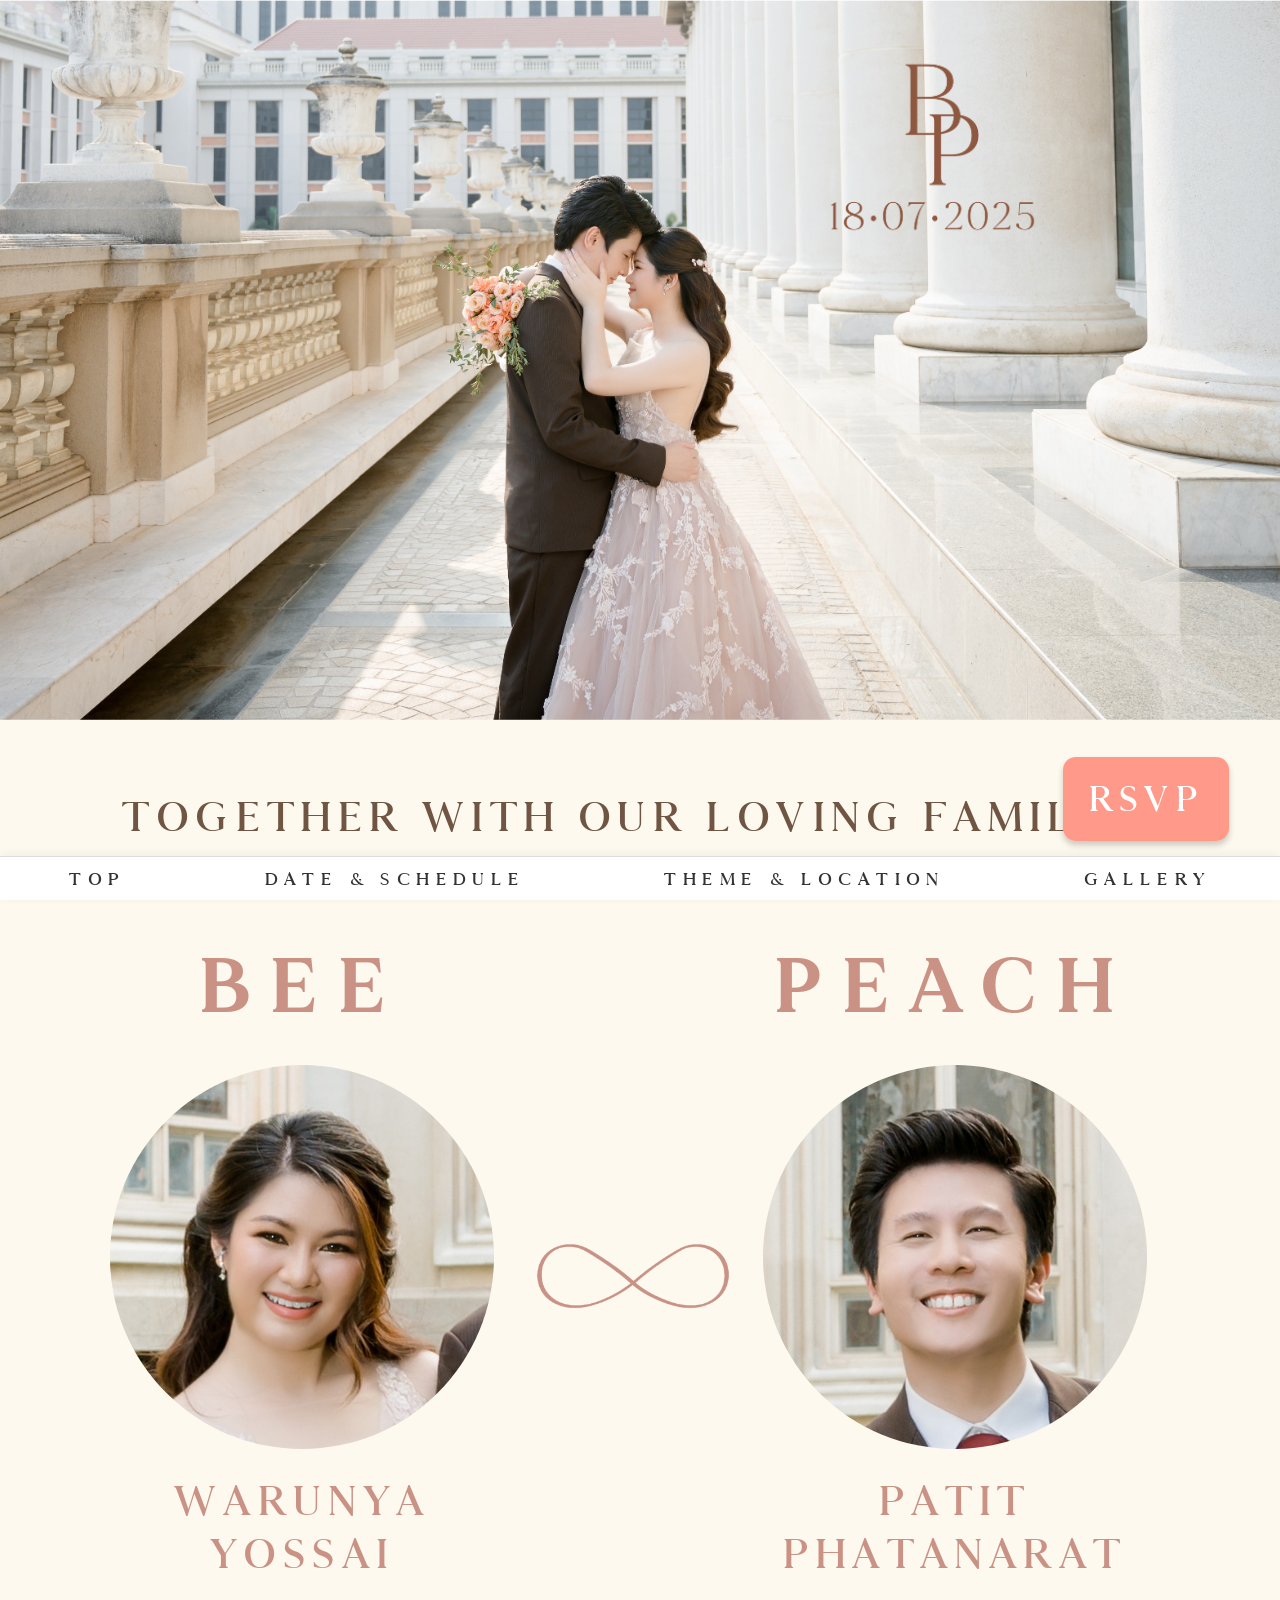
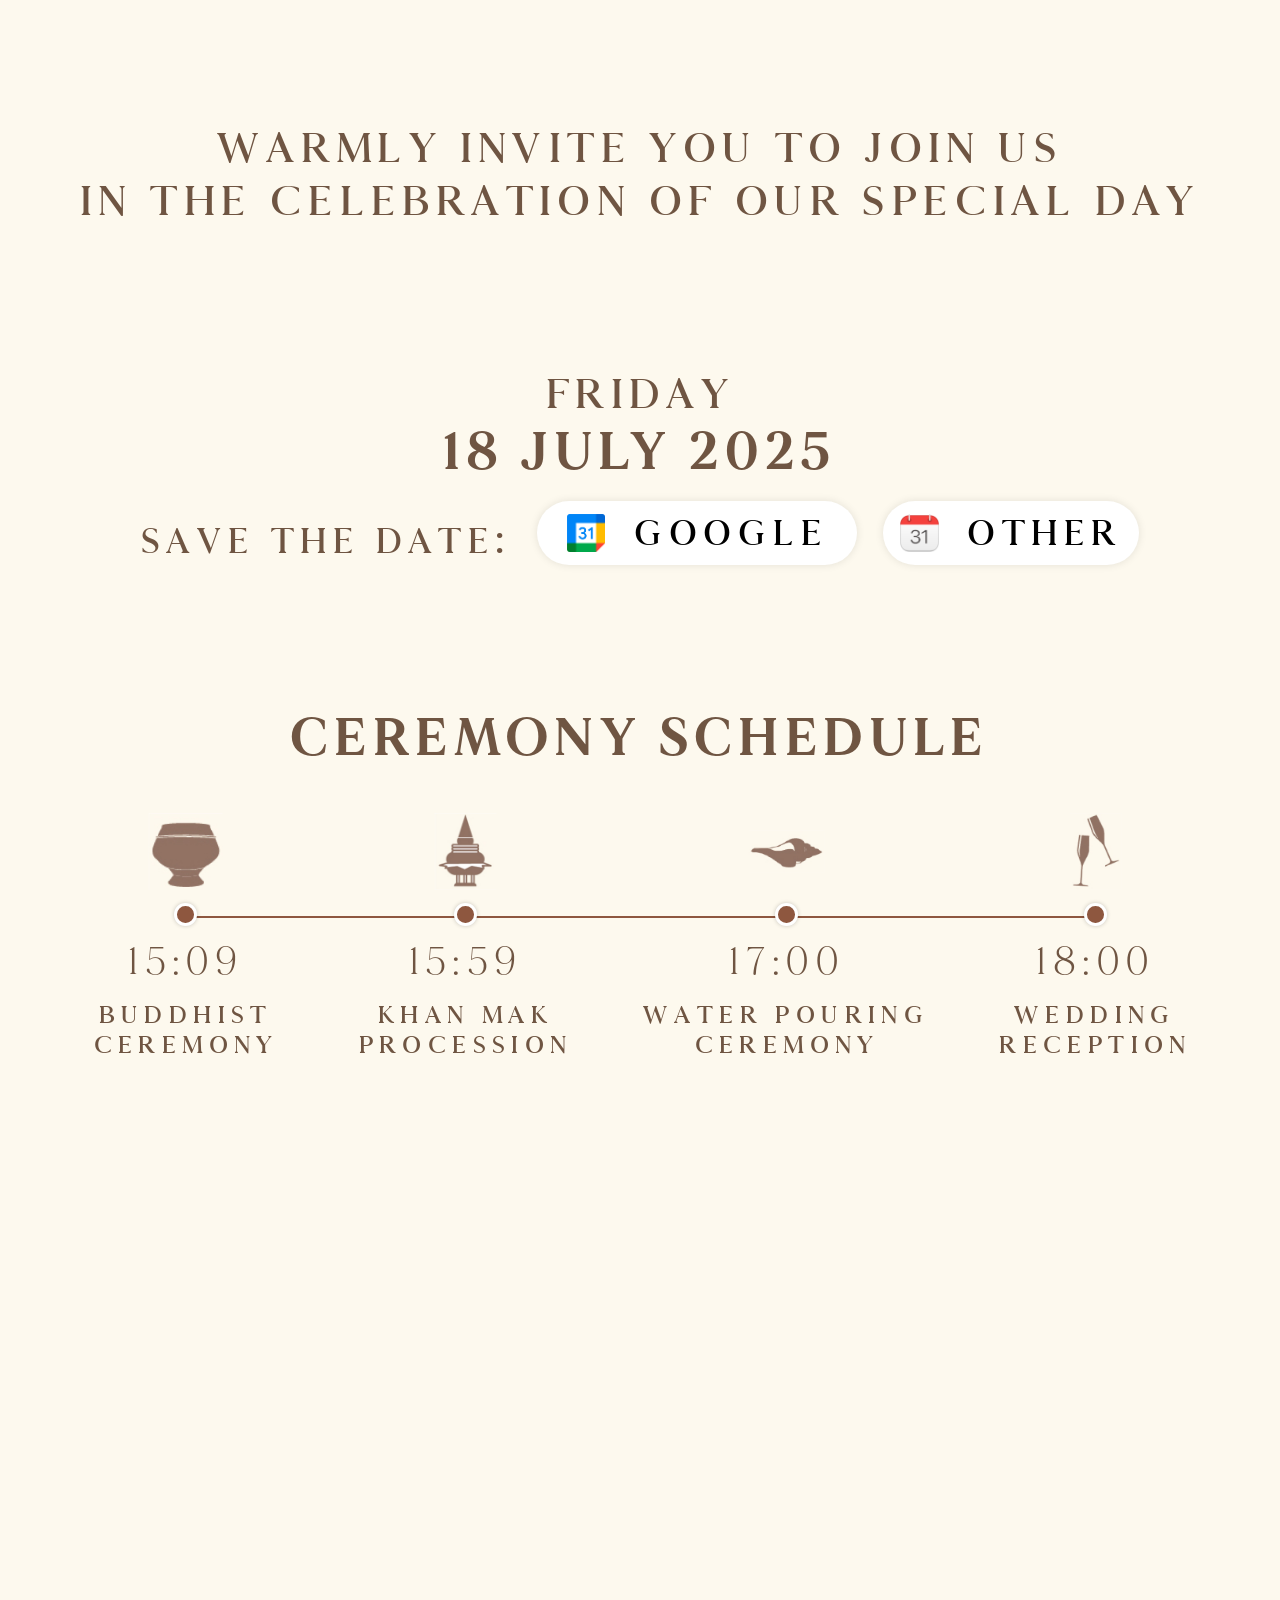
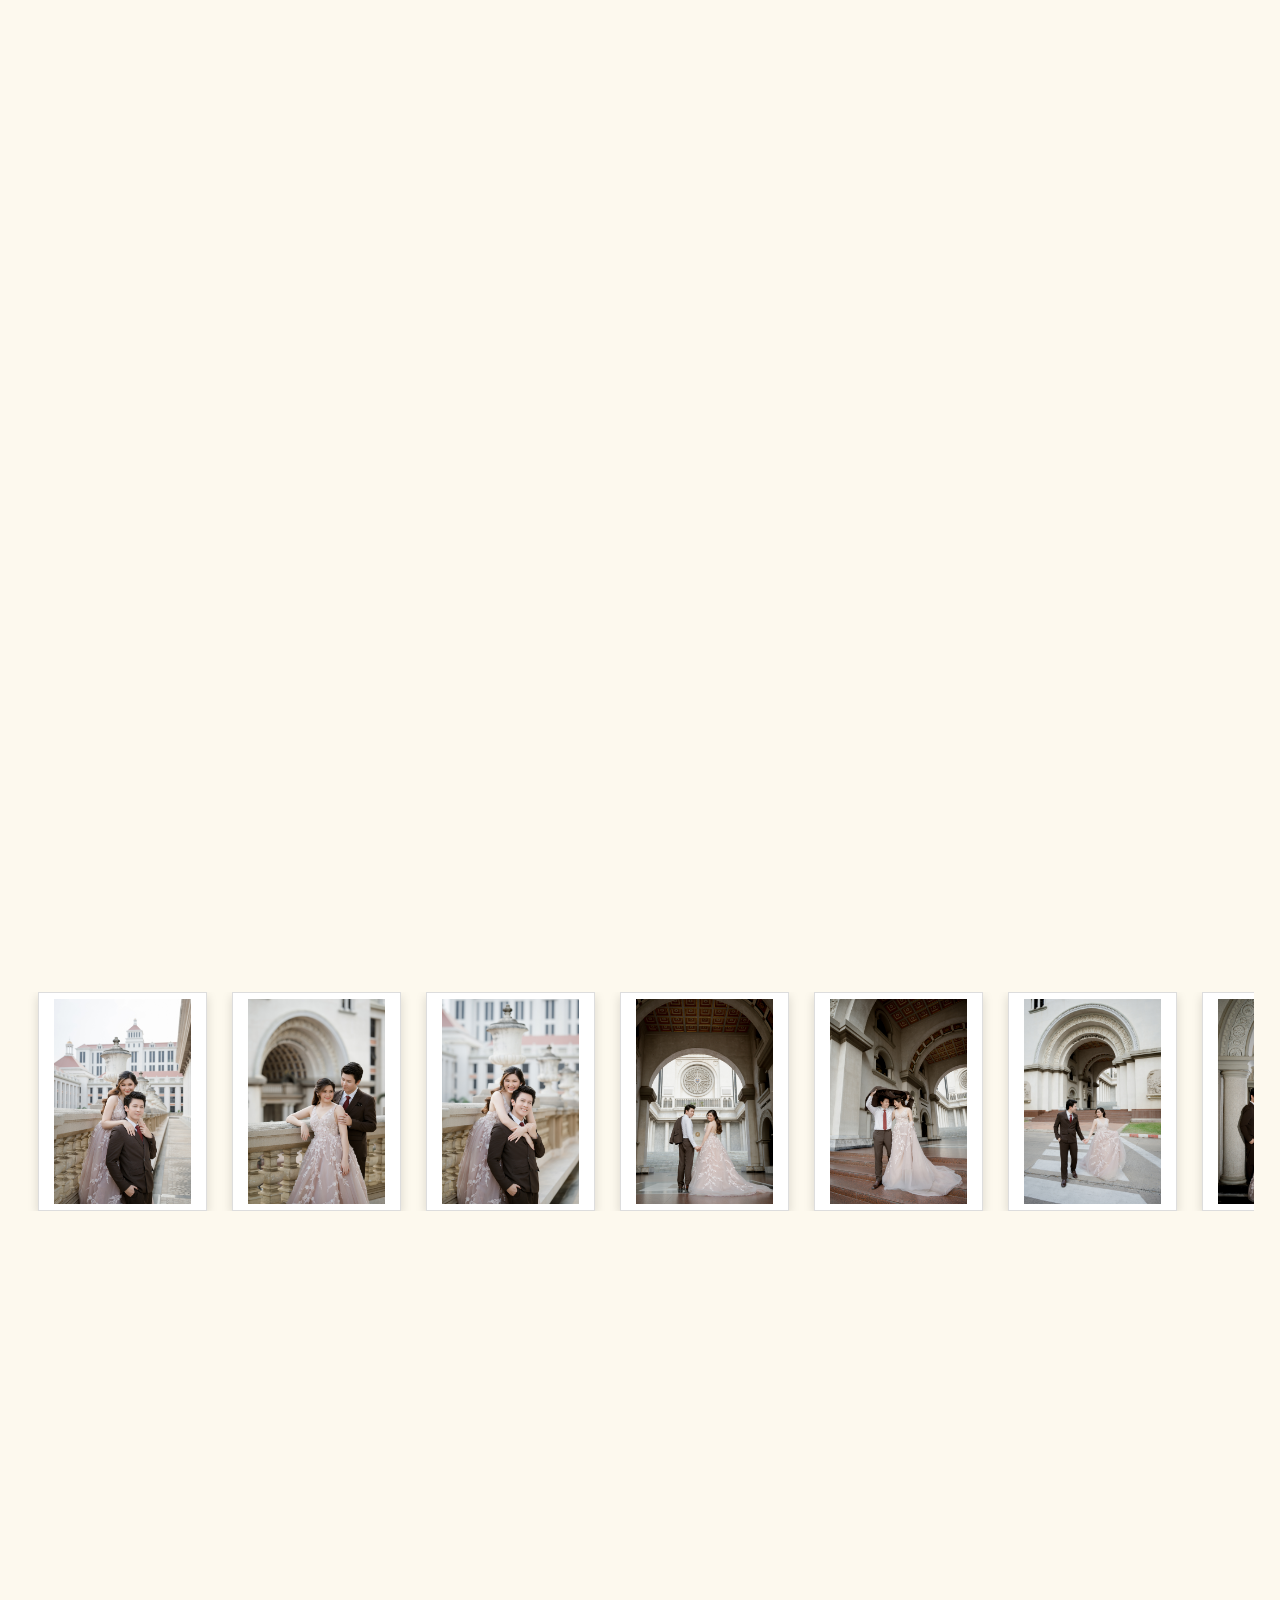
==== index.html @ 8a81b258 "update photos" ====
<!DOCTYPE html>
<html lang="en">
<head>
  <meta charset="UTF-8">
  <meta name="viewport" content="width=device-width, initial-scale=1.0">
  <title>Bee and Peach's Wedding Invitation</title>
  <link rel="stylesheet" href="styles.css">
  <link rel="stylesheet" href="https://cdnjs.cloudflare.com/ajax/libs/animate.css/4.1.1/animate.min.css">
  <!-- Optional: Google Fonts for a more personalized look -->
  <link rel="preconnect" href="https://fonts.googleapis.com">
  <link rel="preconnect" href="https://fonts.gstatic.com" crossorigin>
  <link href="https://fonts.googleapis.com/css2?family=Noto+Sans+Thai:wght@100..900&display=swap" rel="stylesheet">
  <link href="https://fonts.googleapis.com/css2?family=Playfair+Display+SC:ital,wght@0,400;0,700;0,900;1,400;1,700;1,900&display=swap" rel="stylesheet">
  <script src="script/header.js"></script>
</head>
<body>
  <!-- Banner Section -->
  <header class="banner" id="top">
    <img src="img/monogram.png" alt="monogram" class="monogram animate-on-scroll">
    <img src="img/banner.jpg" alt="Wedding Banner" class="banner-img">
  </header>

  <!-- Family Message -->
  <section class="family-message">
    <p class="animate-on-scroll">Together with our loving families</p>
  </section>

  <!-- Bride and Groom Pictures -->
  <section class="couple-photos">
    <div class="photo-container" style="margin-right: 2.5vw;">
        <h2 class="nickname animate-on-scroll">Bee</h2>
        <img src="img/bride.jpg" alt="Bride" class="bride-photo animate-on-scroll">
        <p class="name animate-on-scroll">Warunya Yossai</h2>
    </div>
    <div class="andSign">
      <img src="img/andSign.png" class="animate-on-scroll">
    </div>
    <div class="photo-container">
        <h2 class="nickname animate-on-scroll">Peach</h2>
        <img src="img/groom.jpg" alt="Groom" class="groom-photo animate-on-scroll">
        <p class="name animate-on-scroll">Patit Phatanarat</h2>
    </div>
  </section>

  <!-- Invitation Text -->
  <section class="invitation">
    <p class="animate-on-scroll" style="margin-bottom: 0;">Warmly invite you to join us</p>
    <p class="animate-on-scroll" style="margin-top: 0;">in the celebration of our special day</p>
  </section>

  <!-- Date Section -->
  <section class="date-with-buttons" id="schedule">
    <!-- Date Content -->
    <div class="date-content">
      <p class="animate-on-scroll" style="margin-bottom: 0;">Friday</p>
      <h3 class="animate-on-scroll" style="margin-top: 0; margin-bottom: 1vw;">18 July 2025</h3>
    </div>

    <!-- Buttons Container -->
    <div class="buttons-container animate-on-scroll">
      <p style="margin-top: 1.3vw;">Save the date:</p>
      <!-- Left Button (Google Calendar) -->
      <a href="https://www.google.com/calendar/render?action=TEMPLATE&text=Bee+%26+Peach%27s+Wedding&dates=20250718T080000Z/20250718T150000Z&details=Join+the+celebration!&location=Novio"
        target="_blank"
        class="calendar-button left">
        <img src="img/google.png" alt="Google Calendar">
        <p>&nbsp;&nbsp;Google</p>
      </a>
      <!-- Right Button (.ICS) -->
      <a href="beepeachwedding.ics" download class="calendar-button right">
        <img src="img/othercal.png" alt="Apple/Outlook Calendar">
        <p>&nbsp;&nbsp;Other</p>
      </a>
    </div>
  </section>

  <section class="timeline-section">
    <h3 class="animate-on-scroll">Ceremony Schedule</h3>
    <div class="timeline animate-on-scroll">
      <div class="timeline-event">
        <img src="img/bowl.jpg" class="timeline-icon">
        <div class="dot"></div>
        <p class="time">15:09</p>
        <p class="label">Buddhist Ceremony</p>
      </div>
      <div class="timeline-event">
        <img src="img/khan.jpg" class="timeline-icon">
        <div class="dot"></div>
        <p class="time">15:59</p>
        <p class="label">Khan Mak Procession</p>
      </div>
      <div class="timeline-event">
        <img src="img/pour.jpg" class="timeline-icon">
        <div class="dot"></div>
        <p class="time">17:00</p>
        <p class="label">Water Pouring Ceremony</p>
      </div>
      <div class="timeline-event">
        <img src="img/party.jpg" class="timeline-icon">
        <div class="dot"></div>
        <p class="time">18:00</p>
        <p class="label">Wedding Reception</p>
      </div>
    </div>
  </section>

  <!-- Hashtag and Theme -->
  <section class="hashtag-theme" id="theme">
    <a href="https://www.instagram.com/explore/tags/beemypeach" target="_blank" class="hashtag animate-on-scroll">#BeeMyPeach</a>
    <h4 class="animate-on-scroll">|&nbsp;Theme (Optional):</h4>
    <div class="theme-color-group animate-on-scroll">
      <div class="theme-color">
        <div class="color-circle" style="background-color: #D78E7E;"></div>
        <p class="color-label">Peach</p>
      </div>
      <div class="theme-color">
        <div class="color-circle" style="background-color: #E197A0;"></div>
        <p class="color-label">Pink</p>
      </div>
      <div class="theme-color">
        <div class="color-circle" style="background-color: #EB6511;"></div>
        <p class="color-label">Orange</p>
      </div>
      <div class="theme-color">
        <div class="color-circle" style="background-color: #872D0E;"></div>
        <p class="color-label">Copper</p>
      </div>
      <div class="theme-color">
        <div class="color-circle" style="background-color: #EED464;"></div>
        <p class="color-label">Honey</p>
      </div>
    </div>
  </section>

  <!-- Location Section -->
  <section class="location">
    <h3 class="animate-on-scroll">Location</h3>
    <p class="animate-on-scroll" style="margin-bottom: 0;">Novio</p>
    <span class="animate-on-scroll" style="display: flex; margin-top: 0; justify-content: center;">
      <p style="margin-top: 0;">Nakhon In&nbsp;&nbsp;|&nbsp;&nbsp;Rama&nbsp;</p>
      <p style="font-family: serif; margin-top: 0;">5</p>
    </span>
    <iframe src="https://www.google.com/maps/embed?pb=!1m18!1m12!1m3!1d3874.2239187345886!2d100.48261957396917!3d13.825588586573977!2m3!1f0!2f0!3f0!3m2!1i1024!2i768!4f13.1!3m3!1m2!1s0x30e29b8e56eff20f%3A0x8180fed69ee39c66!2sNovio!5e0!3m2!1sth!2sth!4v1745573830283!5m2!1sth!2sth" width="100%" height="450" style="border:0;" allowfullscreen="" referrerpolicy="no-referrer-when-downgrade"></iframe>
  </section>

  <!-- Gallery -->
  <section class="gallery-section" id="gallery">
    <h3 class="animate-on-scroll">Gallery</h3>
    <div class="gallery-container">
      <div class="gallery-track">
        <div class="photo-frame portrait">
          <img src="img/photo1.jpg" class="gallery-img">
        </div>
        <div class="photo-frame portrait">
          <img src="img/photo2.jpg" class="gallery-img">
        </div>
        <div class="photo-frame portrait">
          <img src="img/photo3.jpg" class="gallery-img">
        </div>
        <div class="photo-frame portrait">
          <img src="img/photo4.jpg" class="gallery-img">
        </div>
        <div class="photo-frame portrait">
          <img src="img/photo5.jpg" class="gallery-img">
        </div>
        <div class="photo-frame portrait">
          <img src="img/photo6.jpg" class="gallery-img">
        </div>
        <div class="photo-frame portrait">
          <img src="img/photo7.jpg" class="gallery-img">
        </div>
        <div class="photo-frame portrait">
          <img src="img/photo8.jpg" class="gallery-img">
        </div>
        <div class="photo-frame portrait">
          <img src="img/photo9.jpg" class="gallery-img">
        </div>
        <div class="photo-frame portrait">
          <img src="img/photo10.jpg" class="gallery-img">
        </div>
        <div class="photo-frame portrait">
          <img src="img/photo11.jpg" class="gallery-img">
        </div>
        <div class="photo-frame portrait">
          <img src="img/photo12.jpg" class="gallery-img">
        </div>
        <div class="photo-frame portrait">
          <img src="img/photo13.jpg" class="gallery-img">
        </div>
        <div class="photo-frame portrait">
          <img src="img/photo14.jpg" class="gallery-img">
        </div>
        <div class="photo-frame portrait">
          <img src="img/photo15.jpg" class="gallery-img">
        </div>
        <div class="photo-frame portrait">
          <img src="img/photo16.jpg" class="gallery-img">
        </div>
        <div class="photo-frame portrait">
          <img src="img/photo17.jpg" class="gallery-img">
        </div>
        <div class="photo-frame portrait">
          <img src="img/photo18.jpg" class="gallery-img">
        </div>
        <div class="photo-frame portrait">
          <img src="img/photo19.jpg" class="gallery-img">
        </div>
        <div class="photo-frame portrait">
          <img src="img/photo20.jpg" class="gallery-img">
        </div>
        <div class="photo-frame portrait">
          <img src="img/photo21.jpg" class="gallery-img">
        </div>
        <div class="photo-frame portrait">
          <img src="img/photo22.jpg" class="gallery-img">
        </div>
        <div class="photo-frame portrait">
          <img src="img/photo23.jpg" class="gallery-img">
        </div>
        <div class="photo-frame portrait">
          <img src="img/photo24.jpg" class="gallery-img">
        </div>
        <div class="photo-frame portrait">
          <img src="img/photo25.jpg" class="gallery-img">
        </div>
      </div>      
      <button class="arrow left">&#10094;</button>
      <button class="arrow right">&#10095;</button>
    </div>
  </section>
  
  <!-- Lightbox -->
  <div id="lightbox" class="lightbox">
    <span class="close">&times;</span>
    <img class="lightbox-content" id="lightbox-img">

    <!-- Navigation arrows -->
    <button class="lightbox-arrow left">&#10094;</button>
    <button class="lightbox-arrow right">&#10095;</button>
  </div>

  <section id="rsvp-message" class="rsvp-message">
    <p class="animate-on-scroll" style="margin-bottom: 0;">Your presence is a gift.</p>
    <p class="animate-on-scroll" style="margin-top: 0; margin-bottom: 0;">To help us best prepare the wedding, </p>
    <p class="animate-on-scroll" style="margin-top: 0;">please kindly confirm the RSVP.</p>
    <p class="animate-on-scroll th" style="margin-bottom: 0;">พวกเราอยากฉลองร่วมกับทุกคน</p>
    <p class="animate-on-scroll th" style="margin-top: 0; margin-bottom: 0;">เพื่อช่วยให้เราสามารถดูแลแขกทุกท่านได้อย่างทั่วถึง</p>
    <p class="animate-on-scroll th" style="margin-top: 0;">โปรดกรอกแบบตอบรับการเข้าร่วมงานให้เราด้วยค่ะ / ครับ </p>
  </section>  

  <div id="rsvp-btn-space" style="height: 12vw;"></div>

  <!-- RSVP Button -->
  <section class="rsvp">
    <a href="https://forms.gle/wSgha1gUg2QYcubr7" target="_blank" class="rsvp-btn animate-on-scroll">RSVP</a>
  </section>

  <nav class="bottom-nav">
    <a href="#top">Top</a>
    <a href="#schedule">Date & Schedule</a>
    <a href="#theme">Theme & Location</a>
    <a href="#gallery">Gallery</a>
  </nav>
</body>
<script src="script/footer.js"></script>
</html>
---- styles.css ----
@font-face {
  font-family: 'MADE Mirage';
  src: url('MADE Mirage Regular PERSONAL USE.otf') format('opentype');
  font-weight: normal;
}
@font-face {
  font-family: 'MADE Mirage';
  src: url('MADE Mirage Medium PERSONAL USE.otf') format('opentype');
  font-weight: bold;
}
@font-face {
  font-family: 'MADE Mirage';
  src: url('MADE Mirage Bold PERSONAL USE.otf') format('opentype');
  font-weight: 700;
}

@font-face {
  font-family: 'Hyogo';
  src: url('Hyogo-regular.ttf') format('truetype');
}
@font-face {
  font-family: 'Hyogo';
  src: url('Hyogo-Black.ttf') format('truetype');
  font-weight: bold;
}

body {
    font-family: 'Hyogo', serif;
    margin: 0;
    padding: 0;
    background-color: #FDF9EE;
    letter-spacing: 0.5vw;
    text-transform: uppercase;
    font-size: 3.5vw;
    color: #6f5542;
    font-weight: normal;
  }

  h1, h2, h3 {
    font-family: 'MADE Mirage';
  }

  .th {
    font-family: 'Noto Sans Thai'!important;
    letter-spacing: normal;
    font-weight: 200!important;
    font-size: 3vw;
  }
  
/* Common style for hidden elements */
  .animate-on-scroll {
    opacity: 0;
    transform: translateY(3vw); /* slight offset for float effect */
    transition: opacity 1s ease-out, transform 1s ease-out;
  }
  
  /* When the element becomes visible */
  .animate-on-scroll.visible {
    opacity: 1;
    transform: translateY(0);
  }

  .banner {
    position: relative;
    width: 100%;
    /* height: 100vh; */
    padding-top: 56.25%; /* Aspect ratio (16:9) */
    overflow: hidden;
}

  .banner-img {
    width: 100%;
    height: 100%;
    object-fit: cover;
    position: absolute; /* Position it absolutely within the banner */
    top: 0;
    left: 0;
    z-index: -1; /* Ensure the image stays behind the text */
  }

  .monogram {
    width: 20vw;
    position: absolute;
    top: 1vw;
    right: 17vw;
  }

  .nickname {
    color: #CA9285;
    font-size: 6vw;
    letter-spacing: 1.6vw;
    font-weight: bold;
    margin-top: 0;
    margin-bottom: 2vw;
  }

  .andSign {
    justify-content: center;
    align-content: center;
  }

  .andSign img {
    height: 6vw;
    width: auto;
  }
  
  section {
    padding: 2vw;
    text-align: center;
  }
  
  .couple-photos {
    display: flex;
    justify-content: space-around;
    padding-left: 8vw;
    padding-right: 8vw;
  }
  
  .photo-container {
    text-align: center;
  }
  
  .photo-container img {
    border-radius: 50%;
    width: 30vw;
    height: 30vw;
  }
  
  .name {
    color: #CA9285;
    margin-top: 1vw;
  }

  .date-with-buttons {
    position: relative;
    display: flex;
    flex-direction: column; /* Stack elements vertically */
    align-items: center;
    justify-content: center;
    padding: 2vw 0;
  }
  
  .date-content {
    display: flex;
    flex-direction: column;
    align-items: center;
    text-align: center;
  }
  
  .buttons-container {
    display: flex;
    justify-content: center; /* Center buttons horizontally */
    gap: 2vw; /* Adjust the gap between buttons */
    font-size: 3vw;
  }
  
  .calendar-button {
    background-color: white;
    border-radius: 3vw;
    height: 5vw;
    display: inline-flex;
    align-items: center;
    justify-content: center;
    box-shadow: 0 0 8px rgba(0,0,0,0.1);
    transition: transform 0.2s ease;
    color: black;
    text-decoration: none;
  }

  .calendar-button.left {
    width: 25vw;
  }

  .calendar-button.right {
    width: 20vw;
  }
  
  .calendar-button img {
    width: 3vw;
    height: 3vw;
  }
  
  .calendar-button:hover {
    transform: scale(1.1);
  }

  .timeline {
    display: flex;
    justify-content: space-between;
    position: relative;
    padding: 2vw;
    padding-top: 6vw;
    font-size: 3vw;
  }
  
  .timeline::before {
    content: '';
    position: absolute;
    top: 7vw;
    left: 12vw;
    right: 12vw;
    height: 0.2vw;
    background-color: #8E573F;
    z-index: 1;
  }
  
  .timeline-event {
    position: relative;
    text-align: center;
    z-index: 2;
    width: auto; /* or auto-adjust */
  }

  .timeline-icon {
    width: 6vw;
    height: 6vw;
    object-fit: contain;
    position: absolute;
    top: -7vw;
    /* left: 50%; */
    transform: translateX(-50%);
  }
  
  .dot {
    width: 1.3vw;
    height: 1.3vw;
    background-color: #8E573F;
    border-radius: 50%;
    margin: 0 auto;
    position: relative;
    z-index: 3;
    border: 0.3vw solid white;
    box-shadow: 0 0 4px rgba(0,0,0,0.2);
  }
  
  .time, .label {
    margin-top: 1vw;
    margin-bottom: 0;
  }

  .time {
    font-family: 'MADE Mirage';
  }

  .label {
    font-size: 2vw;
  }

  .hashtag-theme {
    justify-content: center;
    display: flex;
    align-items: center;
    gap: 2vw; /* space between label, hashtag, and image */
    flex-wrap: wrap;
    margin-top: 4vw;
  }

  .hashtag-theme .hashtag {
    color: #ff9a8b;
    font-family: 'Playfair Display SC';
    text-transform: none;
    font-weight: bold;
    text-decoration: none;
  }

  .hashtag-theme .hashtag:hover {
    text-decoration: underline;
  }

  .hashtag-theme h3 {
    margin: 0;
  }

  .theme-color-group {
    display: flex;
    gap: 2vw;
    align-items: flex-start;
    flex-wrap: wrap;
    /* margin-top: 2vw; */
  }

  .theme-color {
    display: flex;
    flex-direction: column;
    align-items: center;
  }
  
  .color-circle {
    width: 6vw;
    height: 6vw;
    border-radius: 50%;
  }
  
  .color-label {
    margin-top: 1vw;
    font-size: 2vw;
    text-align: center;
    margin-bottom: 0;
  }

  .gallery-section {
    position: relative;
    max-width: 100%;
    overflow: hidden;
    margin: 2vw auto;
  }
  
  .gallery-container {
    position: relative;
    width: 100%;
    overflow: hidden;
  }
  
  .gallery-track {
    display: flex;
    scroll-snap-type: x mandatory;
    overflow-x: auto;
    scroll-behavior: smooth;
    justify-content: flex-start;
  }
  
  /* Polaroid-style white frame */
  .photo-frame {
    background: white;
    padding: 0.5vw;
    margin: 0 1vw;
    box-shadow: 0 4px 10px rgba(0, 0, 0, 0.15);
    border: 1px solid #ddd;
    display: flex;
    justify-content: center;
    align-items: center;
    scroll-snap-align: center;
    flex-shrink: 0;
  }

  /* Set fixed sizes based on orientation */
  .photo-frame.landscape {
    width: 16vw;
    height: 12vw;
  }

  .photo-frame.portrait {
    width: 12vw;
    height: 16vw;
  }

  .gallery-img {
    max-width: 100%;
    max-height: 100%;
    object-fit: contain;
    cursor: pointer;
    display: block;
  }
  
  /* Arrows */
  .arrow {
    position: absolute;
    top: 50%;
    transform: translateY(-50%);
    font-size: 2vw;
    color: white;
    background: rgba(0,0,0,0.5);
    border: none;
    padding: 0.5vw 1vw;
    cursor: pointer;
    display: none;
    z-index: 2;
  }
  
  .gallery-container:hover .arrow {
    display: block;
  }
  
  .arrow.left {
    left: 1.5vw;
  }
  
  .arrow.right {
    right: 1.5vw;
  }
  
  /* Lightbox */
  .lightbox {
    display: none;
    position: fixed;
    z-index: 999;
    left: 0; top: 0;
    width: 100%; height: 100%;
    background-color: rgba(0,0,0,0.9);
    justify-content: center;
    align-items: center;
  }
  
  .lightbox-content {
    max-width: 90%;
    max-height: 90%;
  }

  .lightbox-arrow {
    position: absolute;
    top: 50%;
    transform: translateY(-50%);
    background: rgba(255, 255, 255, 0.2);
    border: none;
    color: white;
    font-size: 3vw;
    padding: 0.5vw 1vw;
    cursor: pointer;
    z-index: 1001;
    transition: background 0.3s;
  }
  
  .lightbox-arrow:hover {
    background: rgba(255, 255, 255, 0.4);
  }
  
  .lightbox-arrow.left {
    left: 3vw;
  }
  
  .lightbox-arrow.right {
    right: 3vw;
  }
  
  .lightbox .close {
    position: absolute;
    top: 2vw; right: 4vw;
    font-size: 6vw;
    color: white;
    cursor: pointer;
  }
  
  .rsvp {
    position: fixed;
    bottom: 4vw;
    right: 2vw;
    z-index: 99;
    transition: all 0.5s ease;
  }
  .rsvp.centered {
    left: 50%;
    bottom: 6vw; /* offset above the message */
    transform: translateX(-50%);
    right: auto;
  }
  .rsvp-btn {
    background-color: #ff9a8b;
    color: white;
    padding: 1.5vw 2vw;
    border-radius: 1vw;
    text-decoration: none;
    font-size: 3vw;
    box-shadow: 0 4px 6px rgba(0, 0, 0, 0.2);
    transition: all 0.3s ease;
  }
  
  .rsvp-btn:hover {
    background-color: #ff6f5e;
    transform: scale(1.05);
  }
  
  .bottom-nav {
    position: fixed;
    bottom: 0;
    left: 0;
    width: 100%;
    background: white;
    border-top: 1px solid #ddd;
    display: flex;
    justify-content: space-around;
    align-items: center;
    padding: 0.8vw 0;
    z-index: 98;
    box-shadow: 0 -2px 10px rgba(0, 0, 0, 0.05);
  }
  
  .bottom-nav a {
    color: #333;
    text-decoration: none;
    font-weight: 500;
    font-size: 1.5vw;
    transition: color 0.3s;
  }

  .bottom-nav a:hover {
    color: #ff9a8b; /* Your theme color */
  }

  @media (max-width: 600px) {
    body {
      font-size: 4vw;
    }
    section {
      margin-top: 4vw;
      margin-bottom: 2vw;
    }
    .nickname {
      font-size: 6vw;
    }
    .calendar-button.left {
      width: 23vw;
    }
    .color-label {
      font-size: 2vw;
    }
    .bottom-nav a {
      font-size: 2vw;
    }
    .arrow {
      font-size: 4vw;
      padding: 1.5vw 2vw;
    }
    .lightbox-arrow {
      font-size: 4vw;
      padding: 1.5vw 2vw;
    }
    .lightbox-content {
      max-width: 80%;
      max-height: 80%;
    }
    .lightbox .close {
      font-size: 10vw;
    }
    .photo-frame.landscape {
      width: 40vw; /* Smaller width for landscape frames on mobile */
      height: 30vw; /* Adjust height proportionally */
    }
  
    .photo-frame.portrait {
      width: 30vw; /* Smaller width for portrait frames on mobile */
      height: 40vw; /* Adjust height proportionally */
    }
    /* Optionally reduce padding and margins */
    .photo-frame {
      padding: 2vw; /* More space between the image and frame */
      margin: 0 2vw; /* Adjust margin for better spacing */
    }
    .th {
      font-size: 4vw;
    }
    .rsvp-btn {
      font-size: 4vw;
      padding: 1.7vw 2.3vw;
      border-radius: 1.5vw;
    }
  }
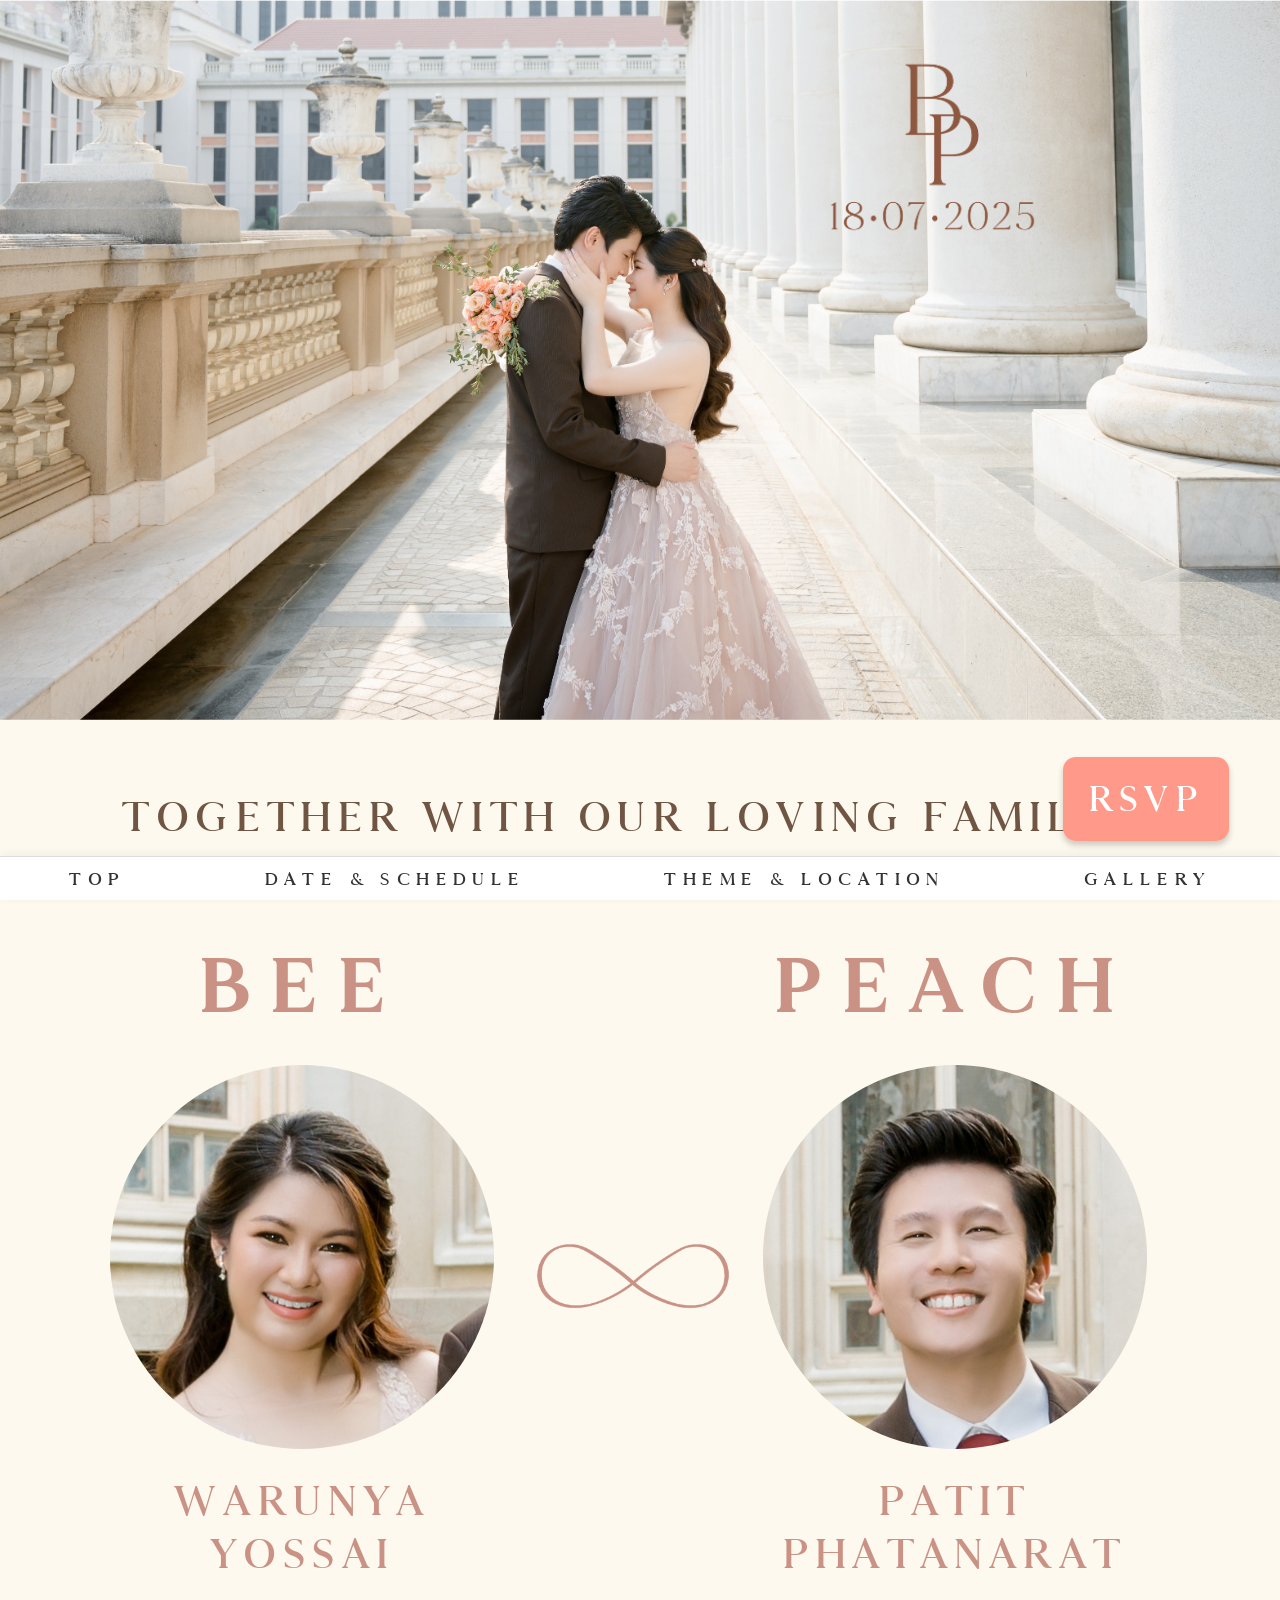
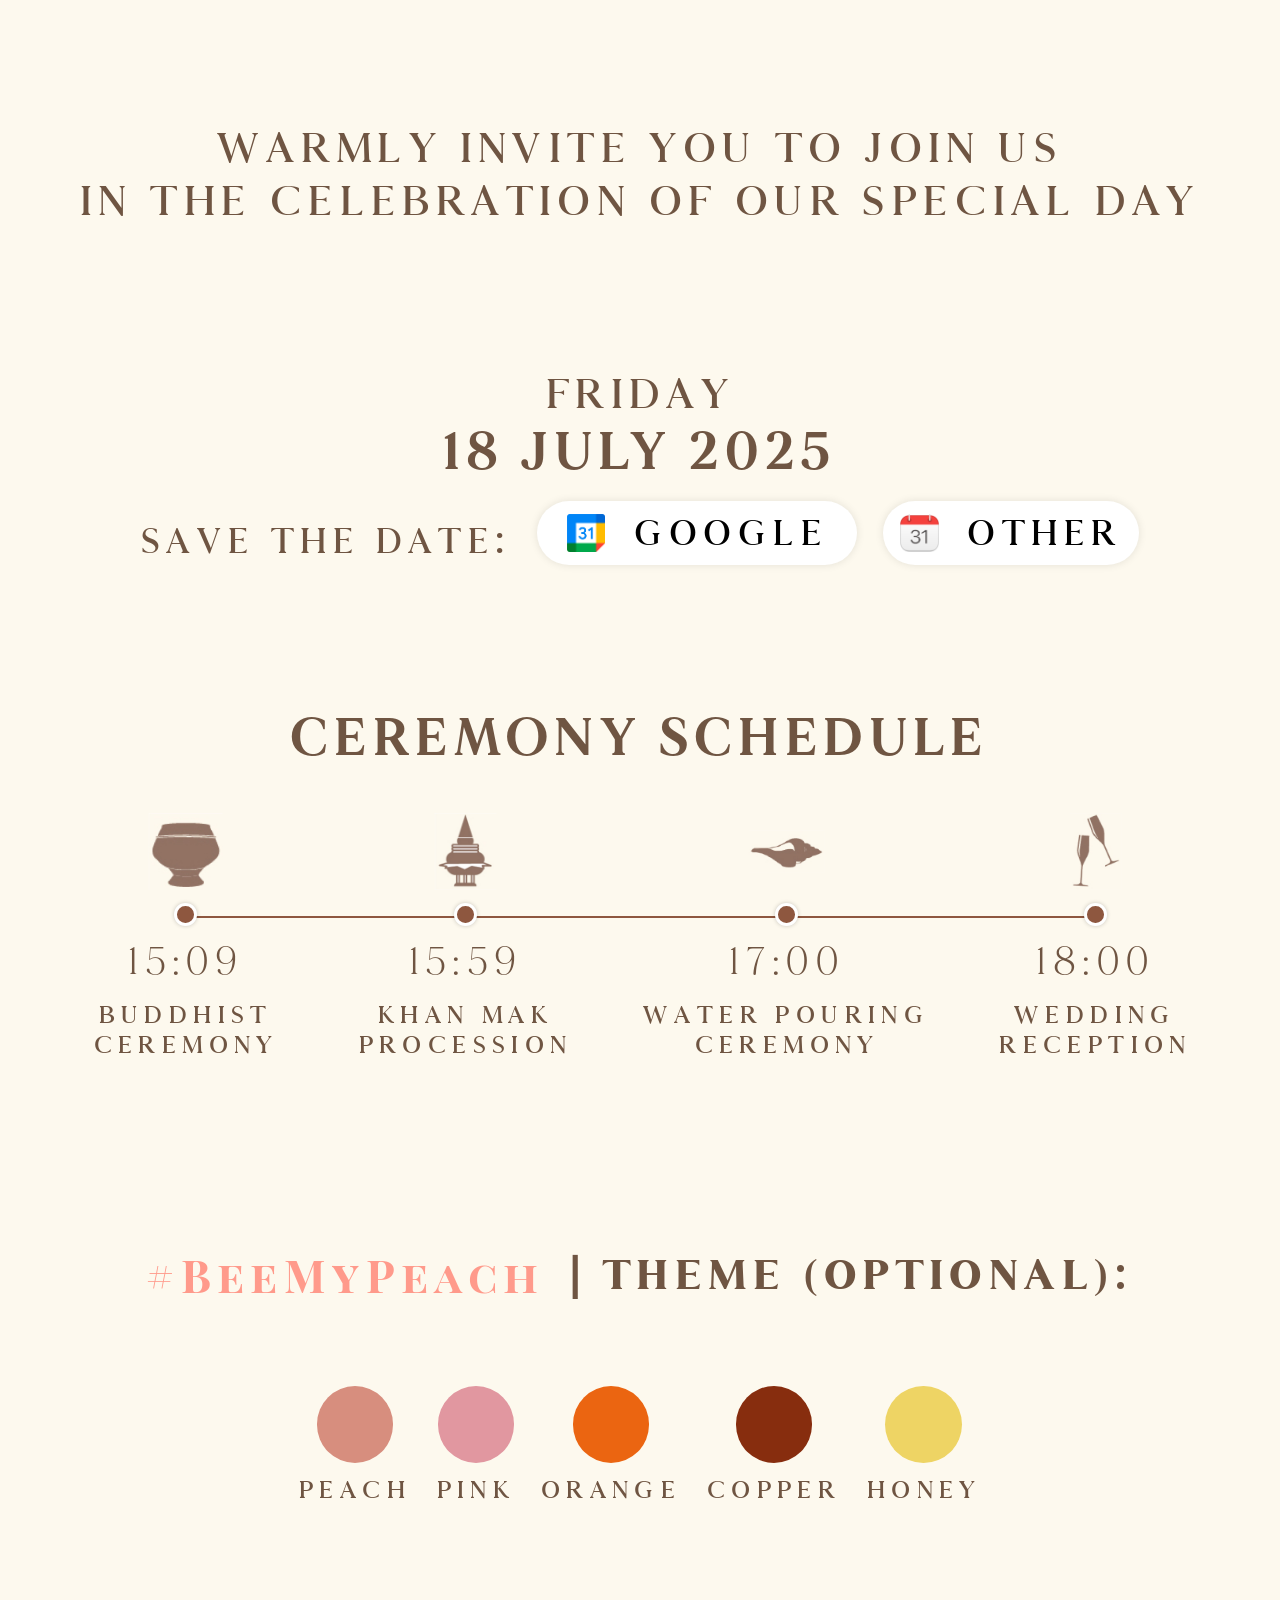
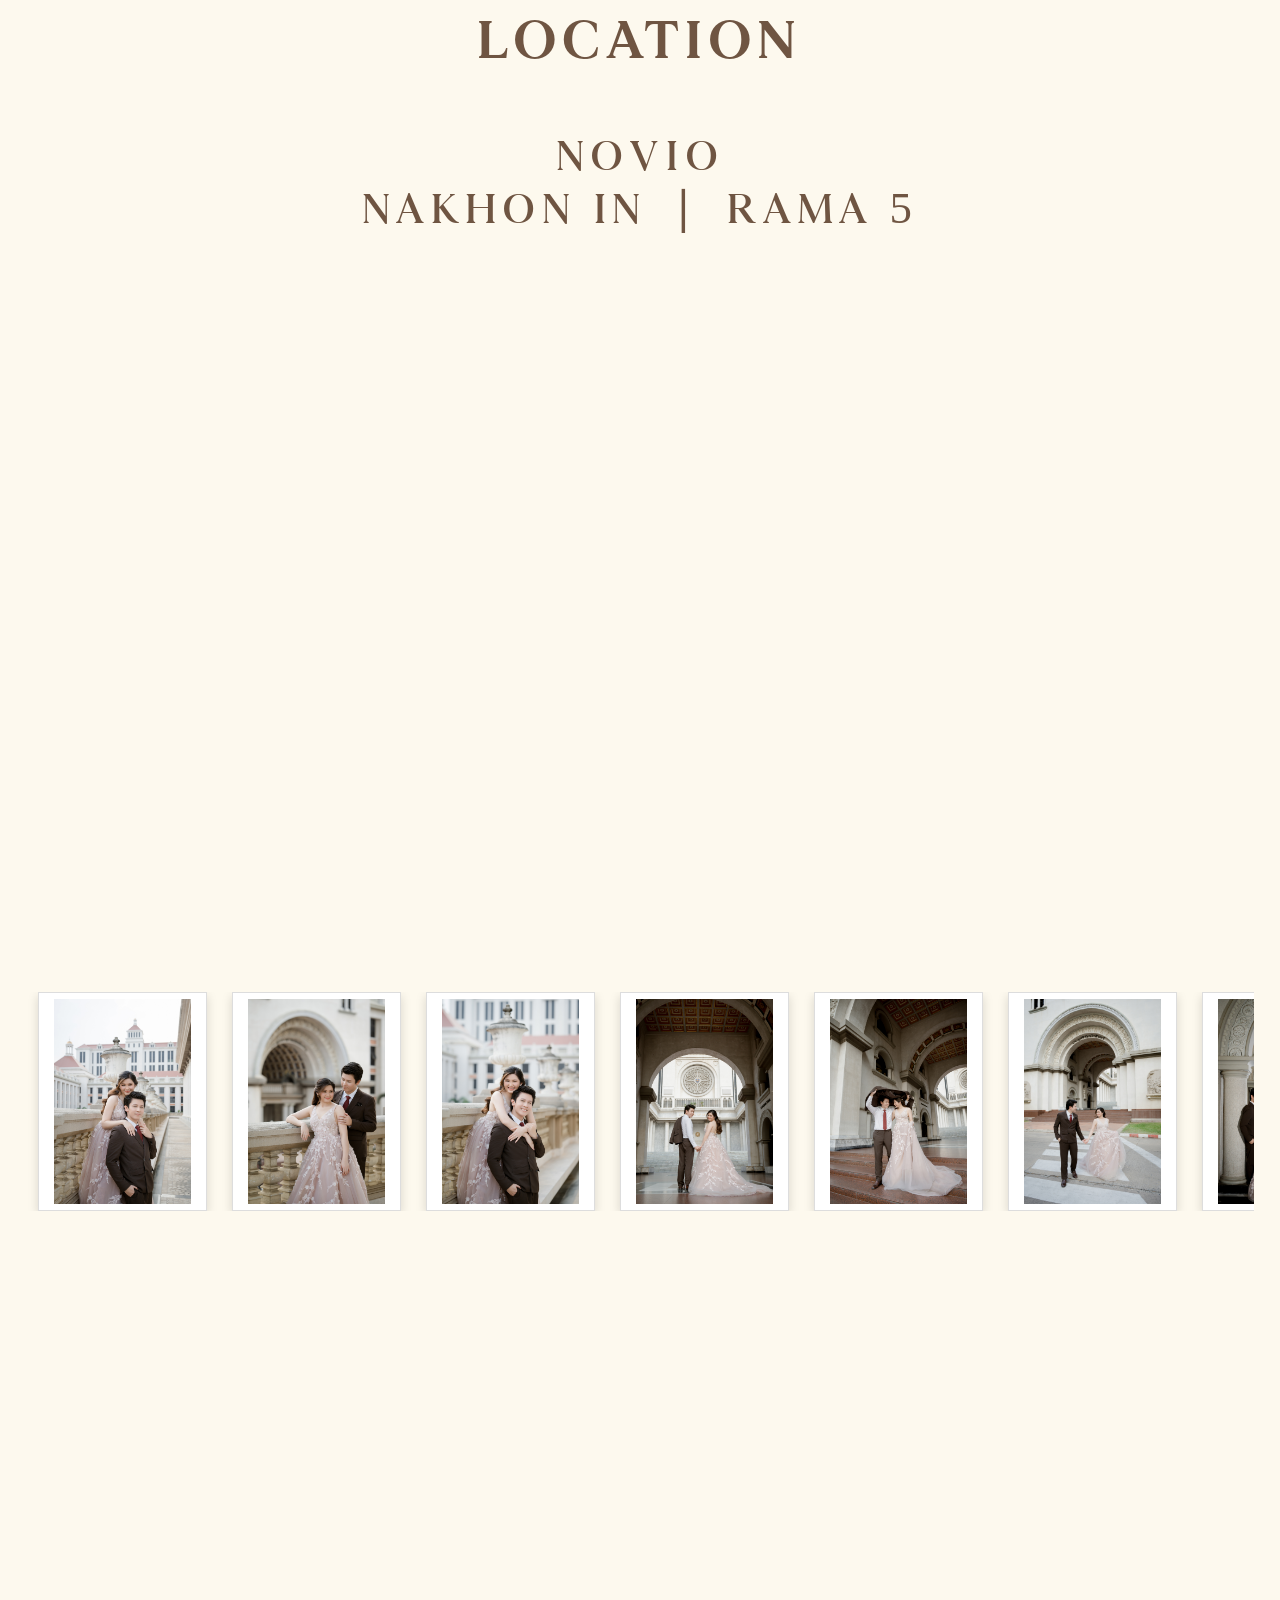
==== commit 100810e1: "test openexternalbrowser" ====
--- a/index.html
+++ b/index.html
@@ -252,7 +252,7 @@
 
   <!-- RSVP Button -->
   <section class="rsvp">
-    <a href="https://forms.gle/wSgha1gUg2QYcubr7" target="_blank" class="rsvp-btn animate-on-scroll">RSVP</a>
+    <a href="https://forms.gle/wSgha1gUg2QYcubr7?openExternalBrowser=1" target="_blank" class="rsvp-btn animate-on-scroll">RSVP</a>
   </section>
 
   <nav class="bottom-nav">
--- a/styles.css
+++ b/styles.css
@@ -522,13 +522,13 @@
       font-size: 10vw;
     }
     .photo-frame.landscape {
-      width: 40vw; /* Smaller width for landscape frames on mobile */
-      height: 30vw; /* Adjust height proportionally */
+      width: 80vw; /* Smaller width for landscape frames on mobile */
+      height: 60vw; /* Adjust height proportionally */
     }
   
     .photo-frame.portrait {
-      width: 30vw; /* Smaller width for portrait frames on mobile */
-      height: 40vw; /* Adjust height proportionally */
+      width: 60vw; /* Smaller width for portrait frames on mobile */
+      height: 80vw; /* Adjust height proportionally */
     }
     /* Optionally reduce padding and margins */
     .photo-frame {
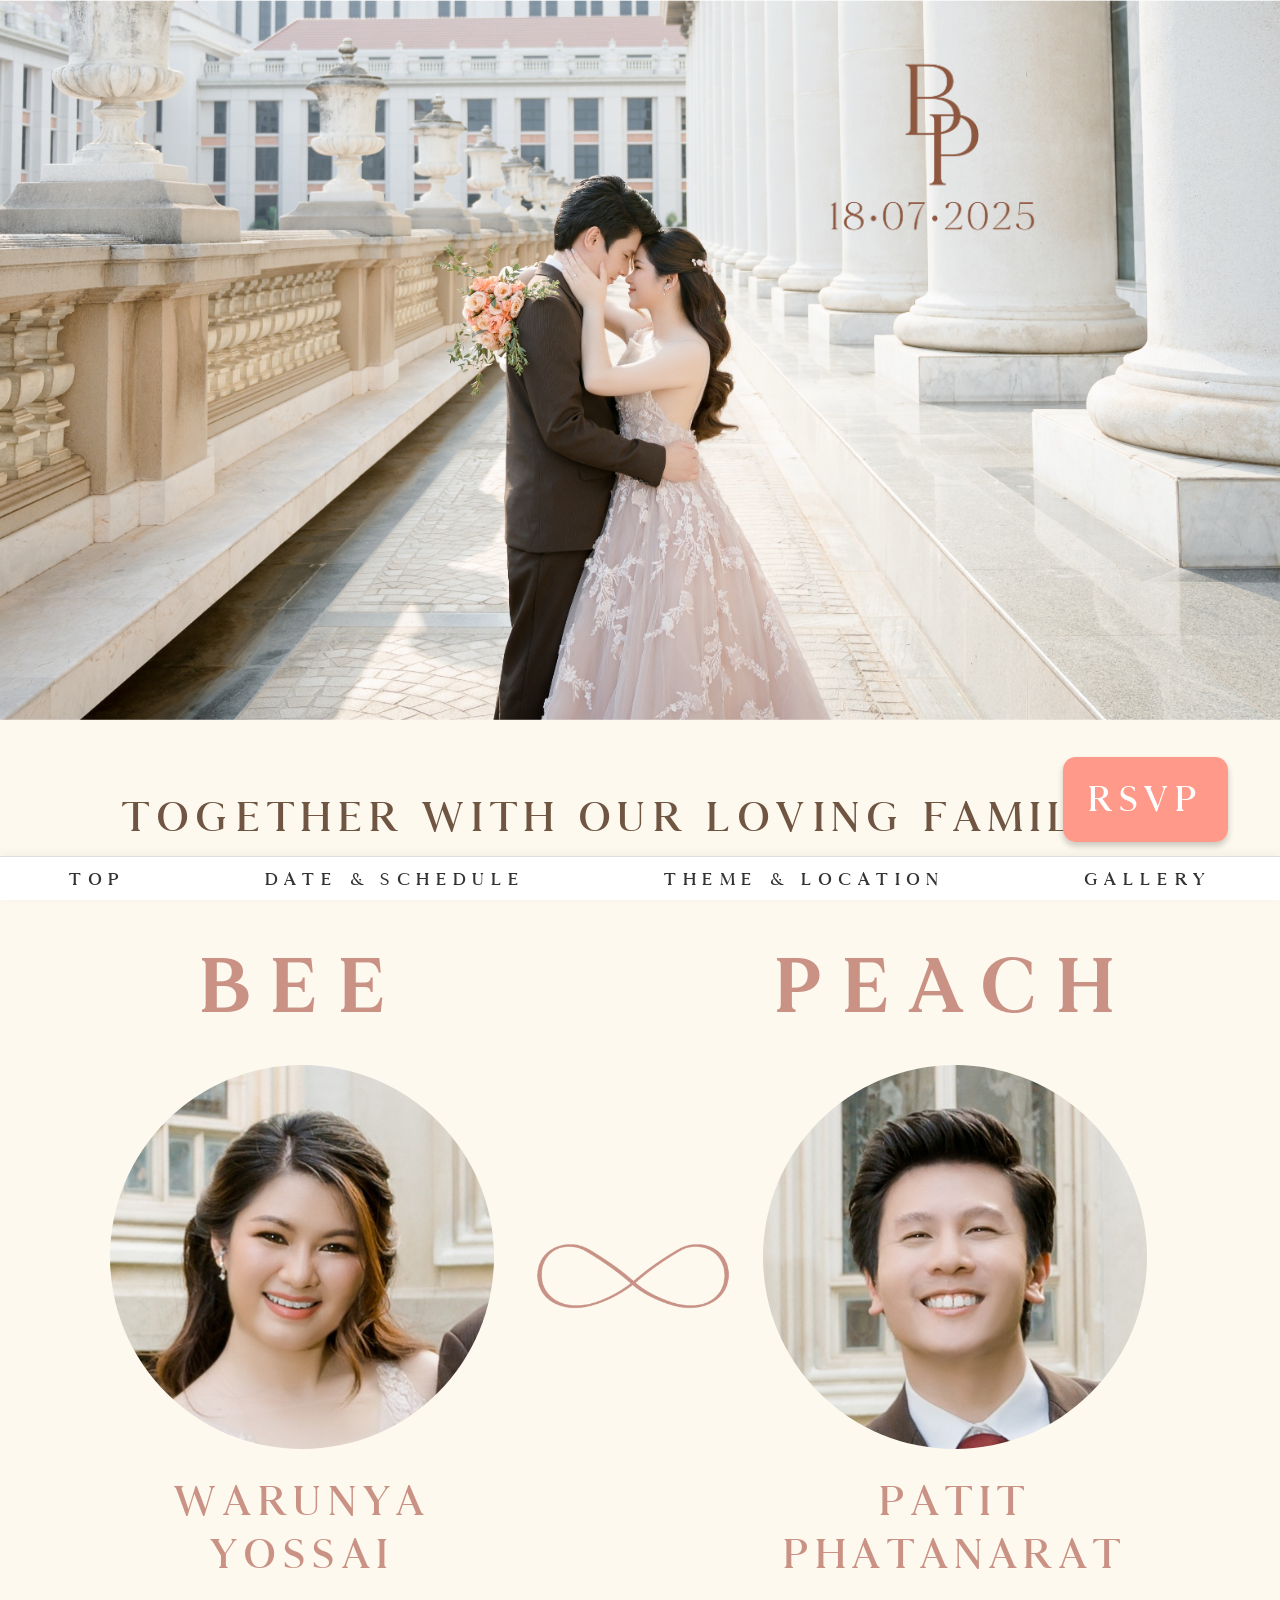
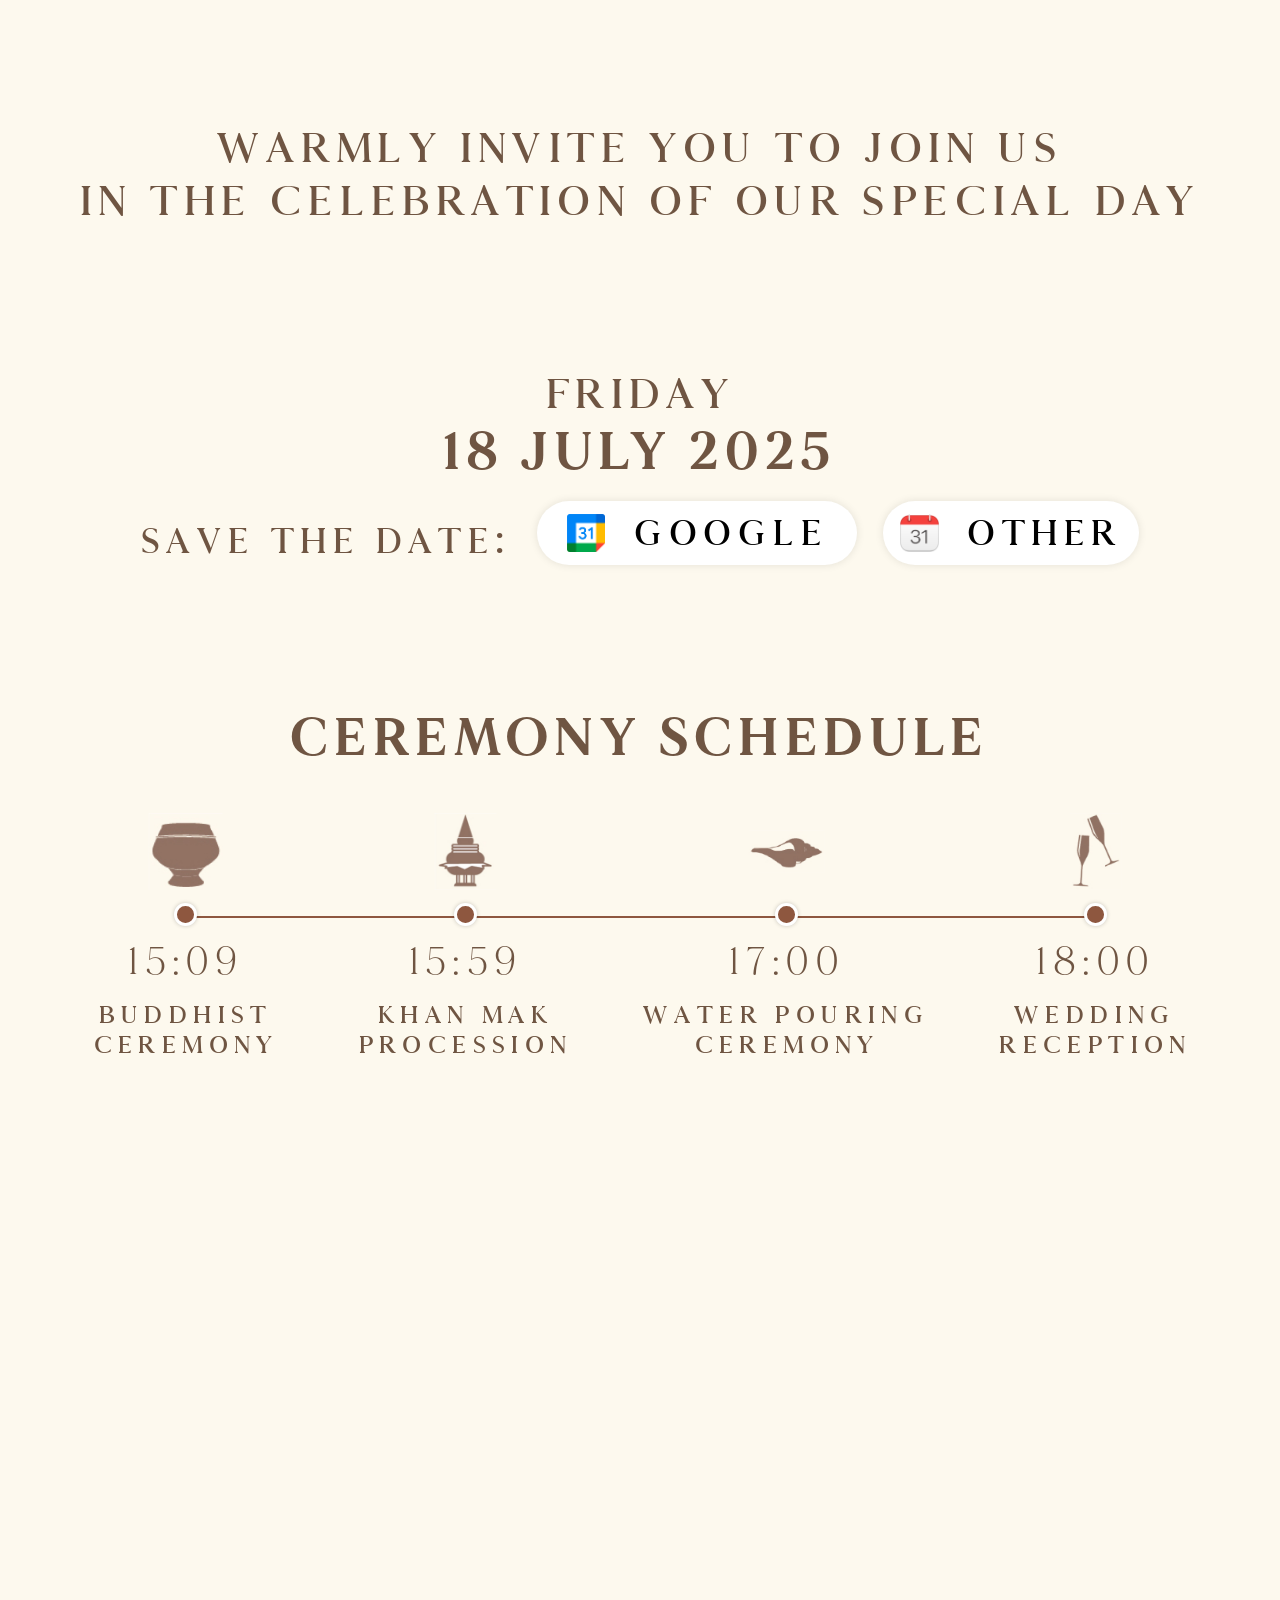
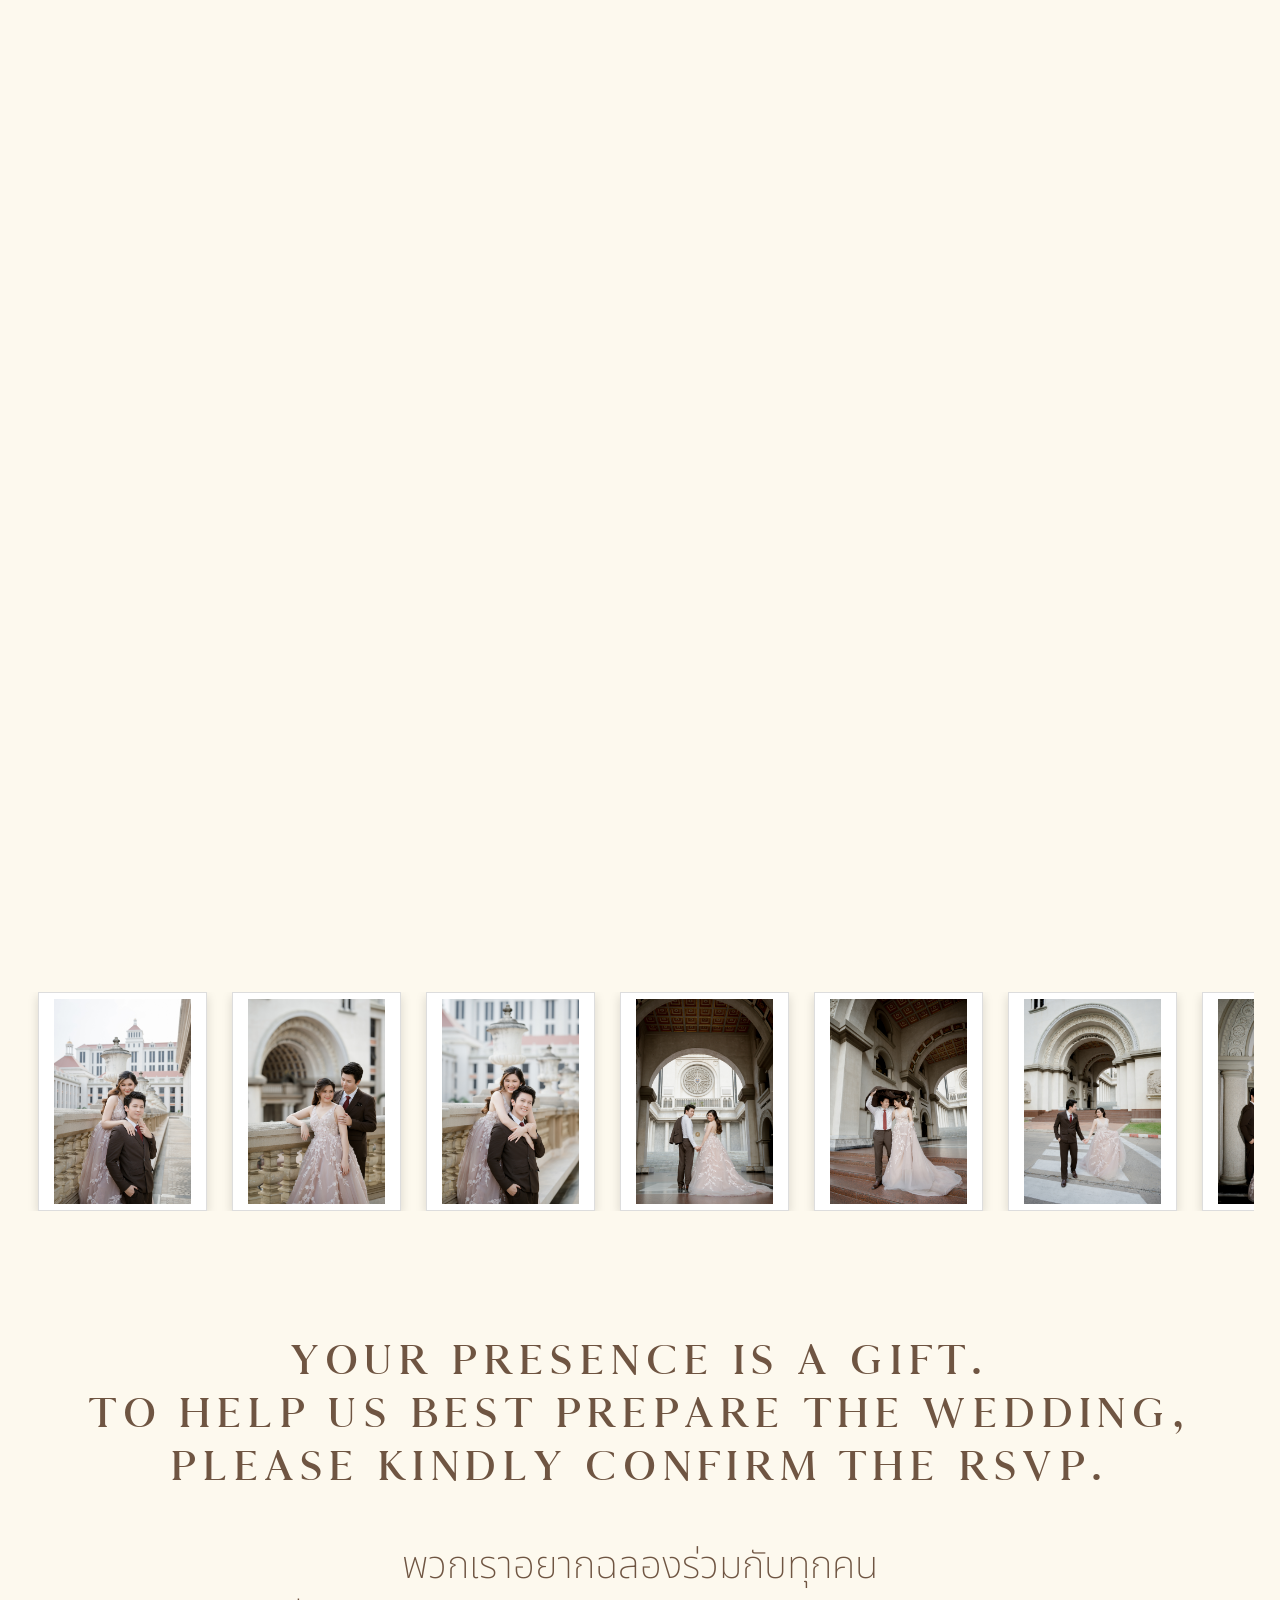
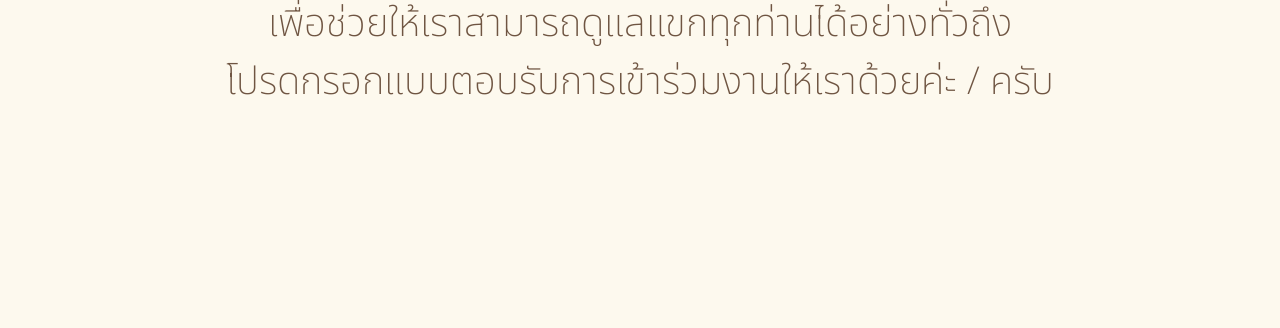
==== commit d7a82554: "added favicon" ====
--- a/index.html
+++ b/index.html
@@ -4,6 +4,7 @@
   <meta charset="UTF-8">
   <meta name="viewport" content="width=device-width, initial-scale=1.0">
   <title>Bee and Peach's Wedding Invitation</title>
+  <link rel="icon" type="image/x-icon" href="img/favicon.ico">
   <link rel="stylesheet" href="styles.css">
   <link rel="stylesheet" href="https://cdnjs.cloudflare.com/ajax/libs/animate.css/4.1.1/animate.min.css">
   <!-- Optional: Google Fonts for a more personalized look -->
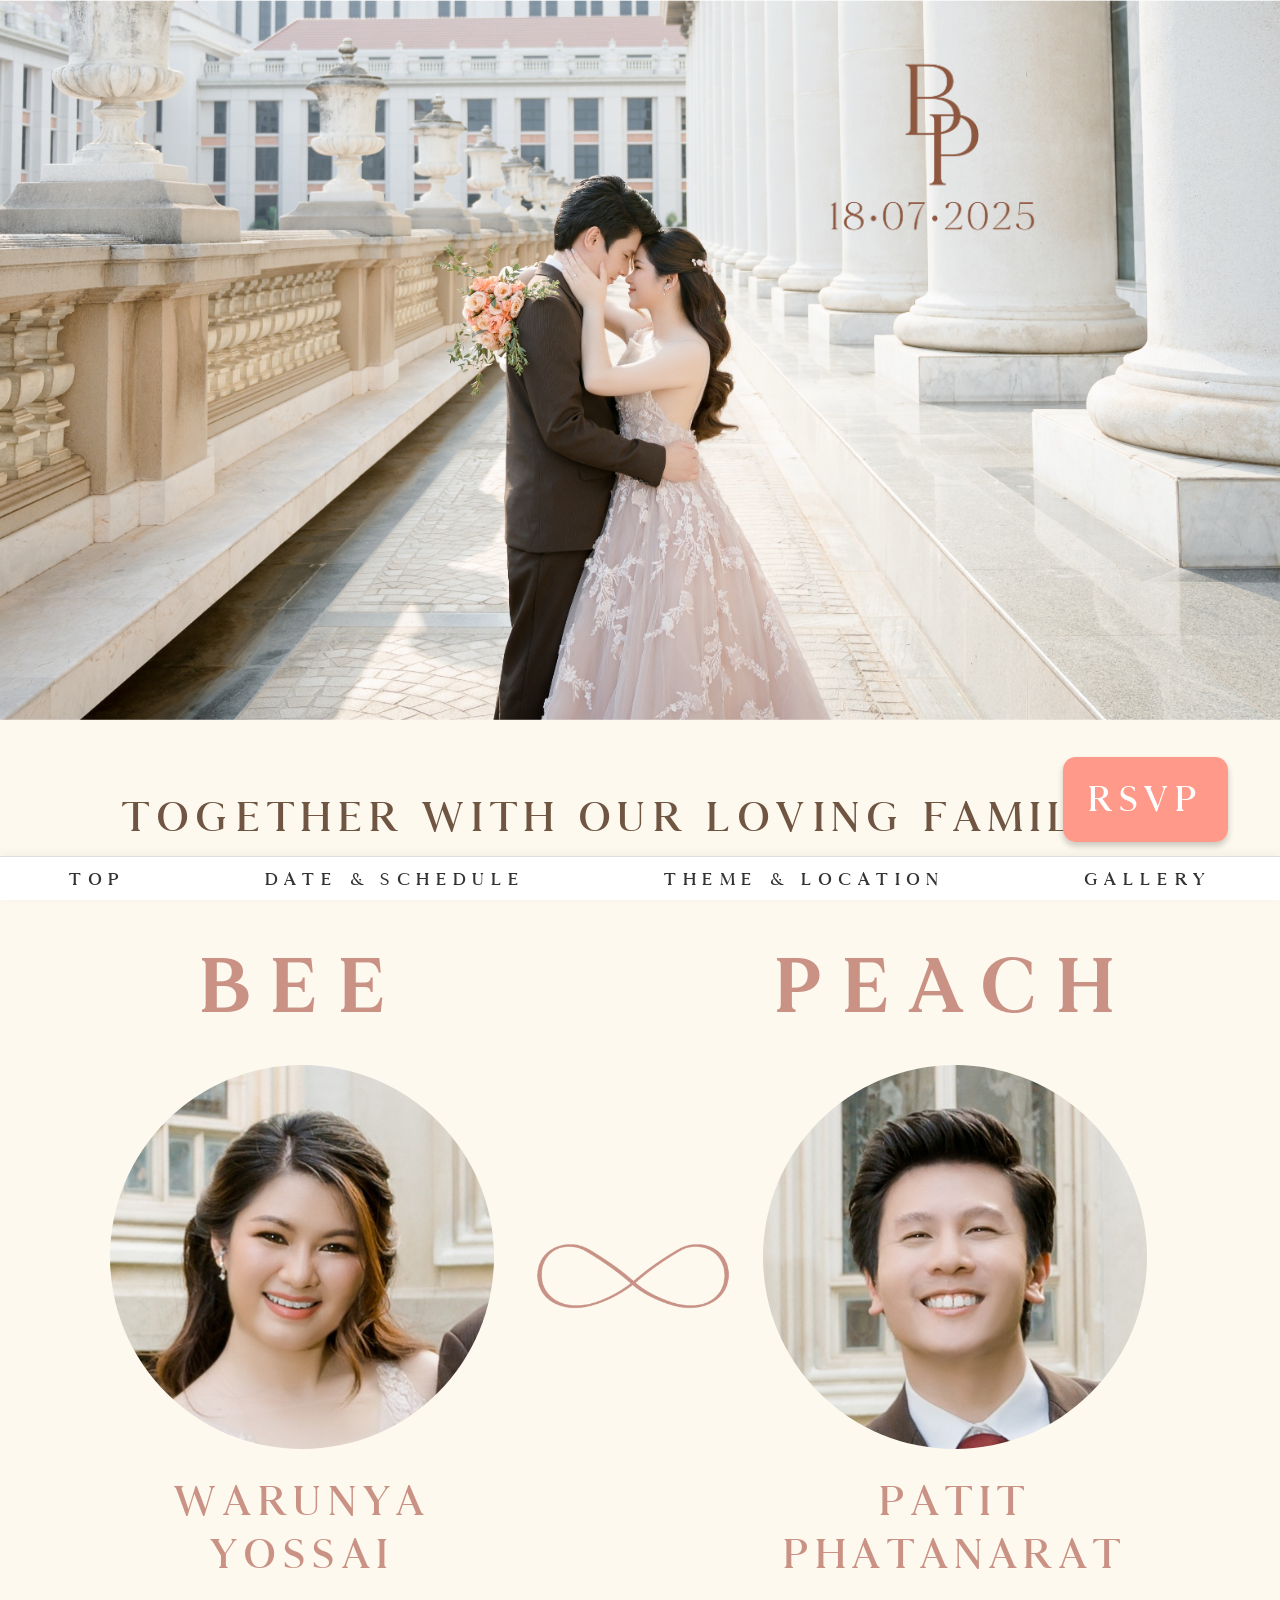
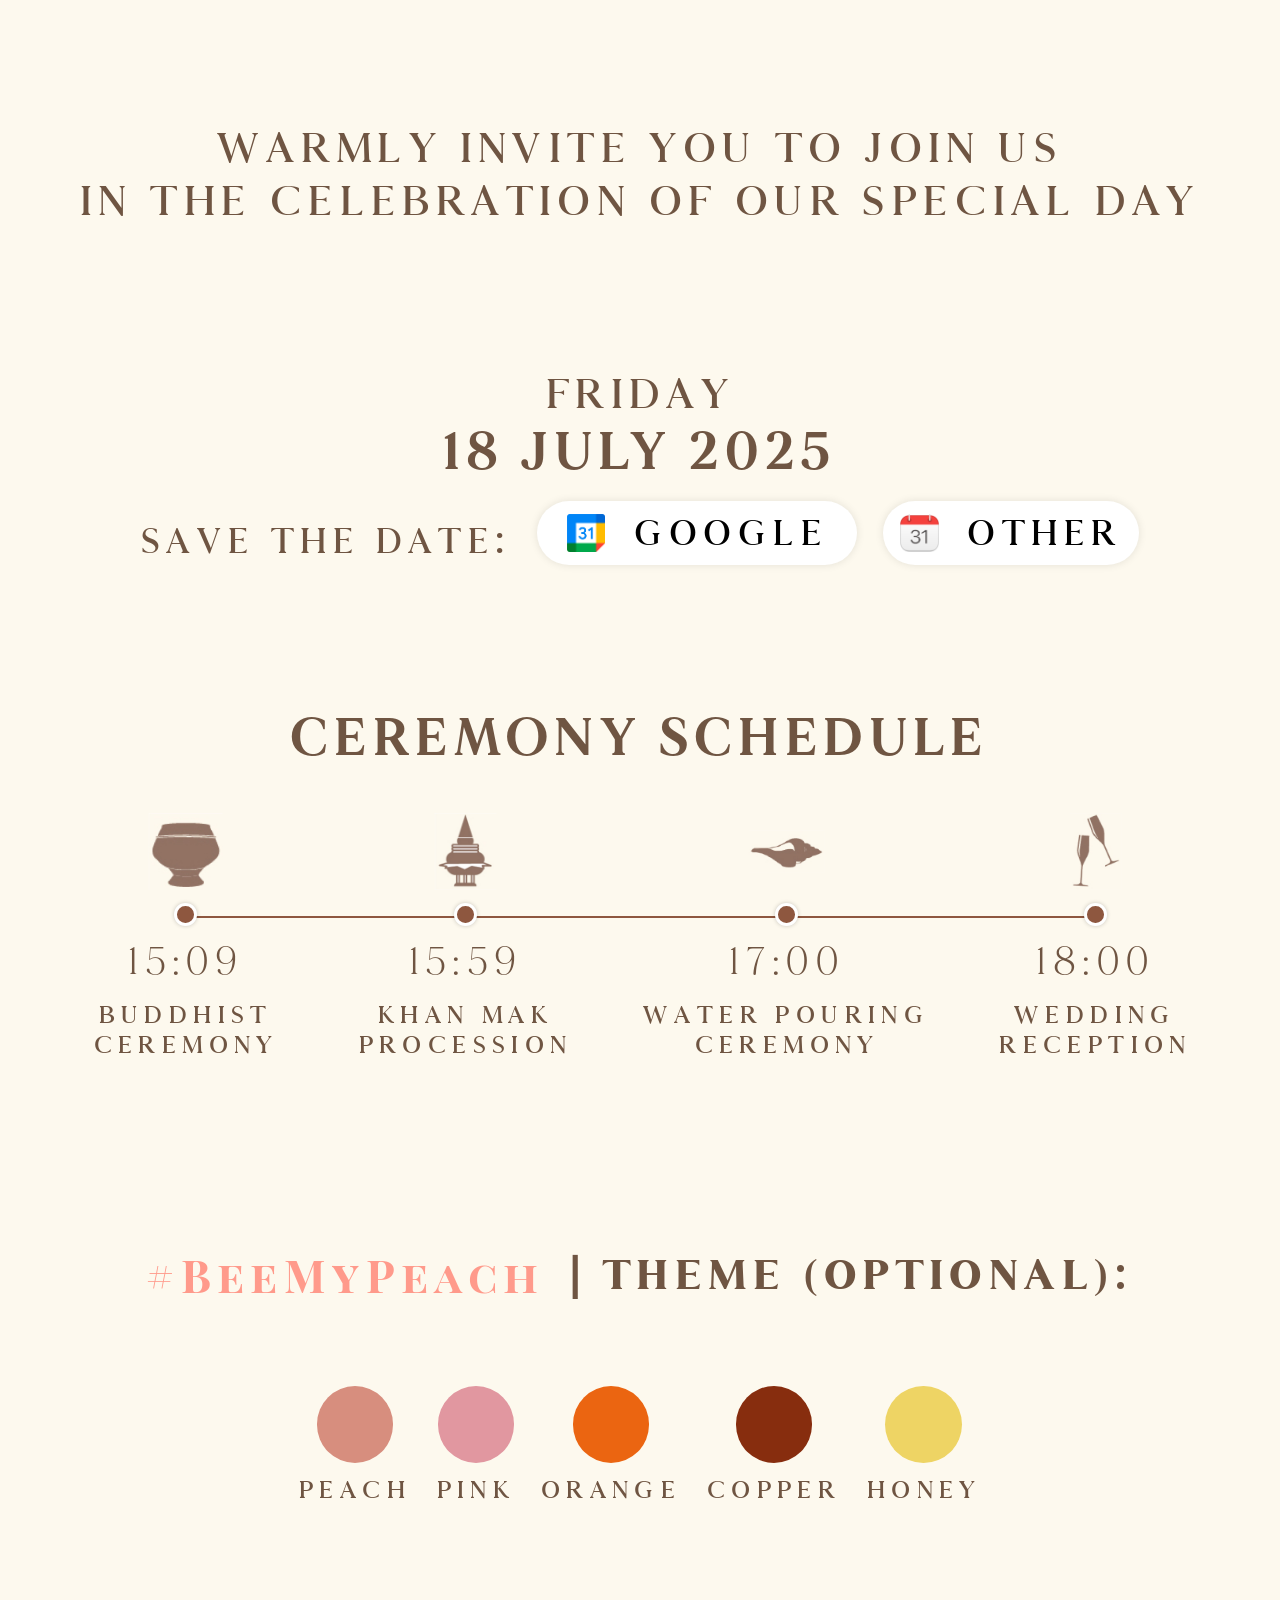
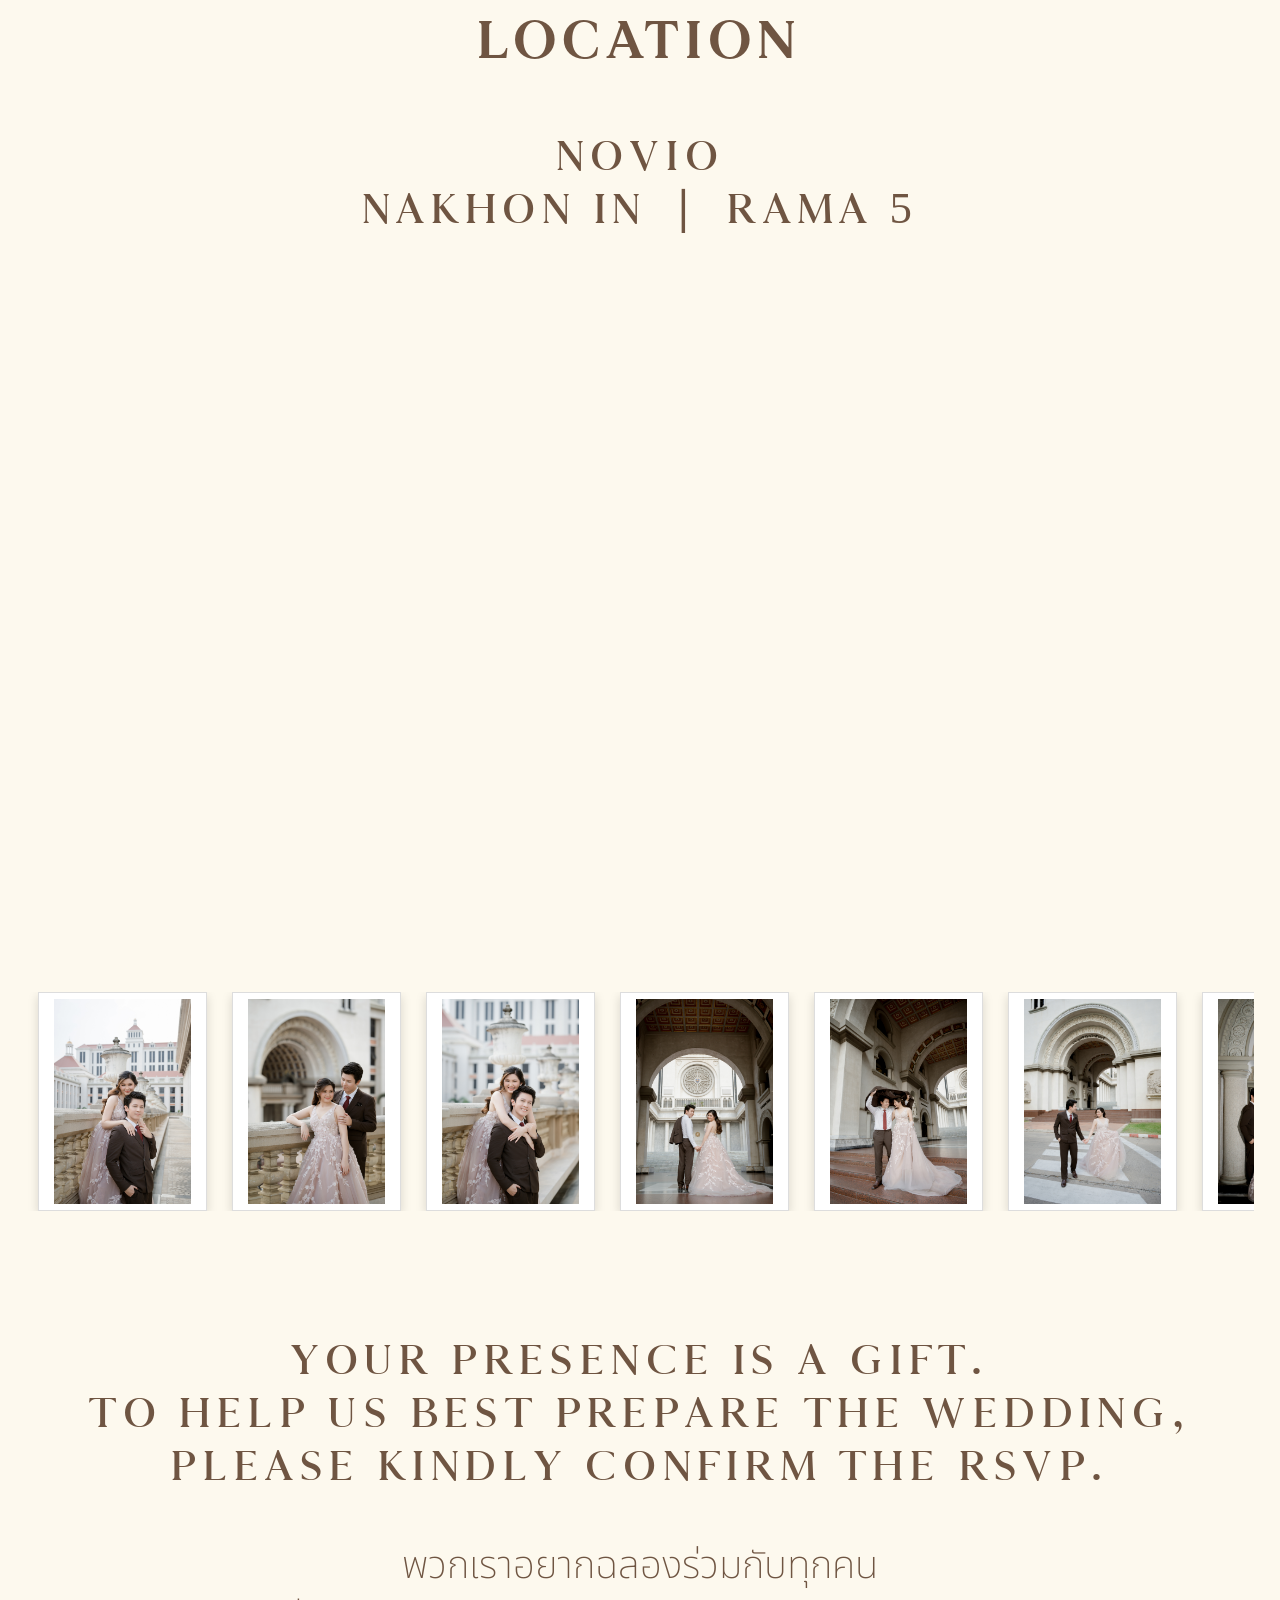
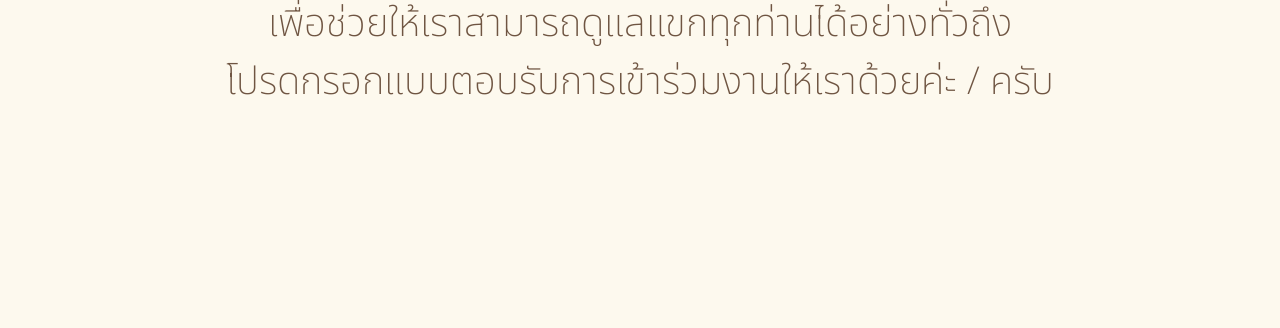
==== commit fcddb28b: "fix LINE calendar behavior" ====
--- a/index.html
+++ b/index.html
@@ -68,7 +68,7 @@
         <p>&nbsp;&nbsp;Google</p>
       </a>
       <!-- Right Button (.ICS) -->
-      <a href="beepeachwedding.ics" download class="calendar-button right">
+      <a href="beepeachwedding.ics" target="_blank" class="calendar-button right">
         <img src="img/othercal.png" alt="Apple/Outlook Calendar">
         <p>&nbsp;&nbsp;Other</p>
       </a>
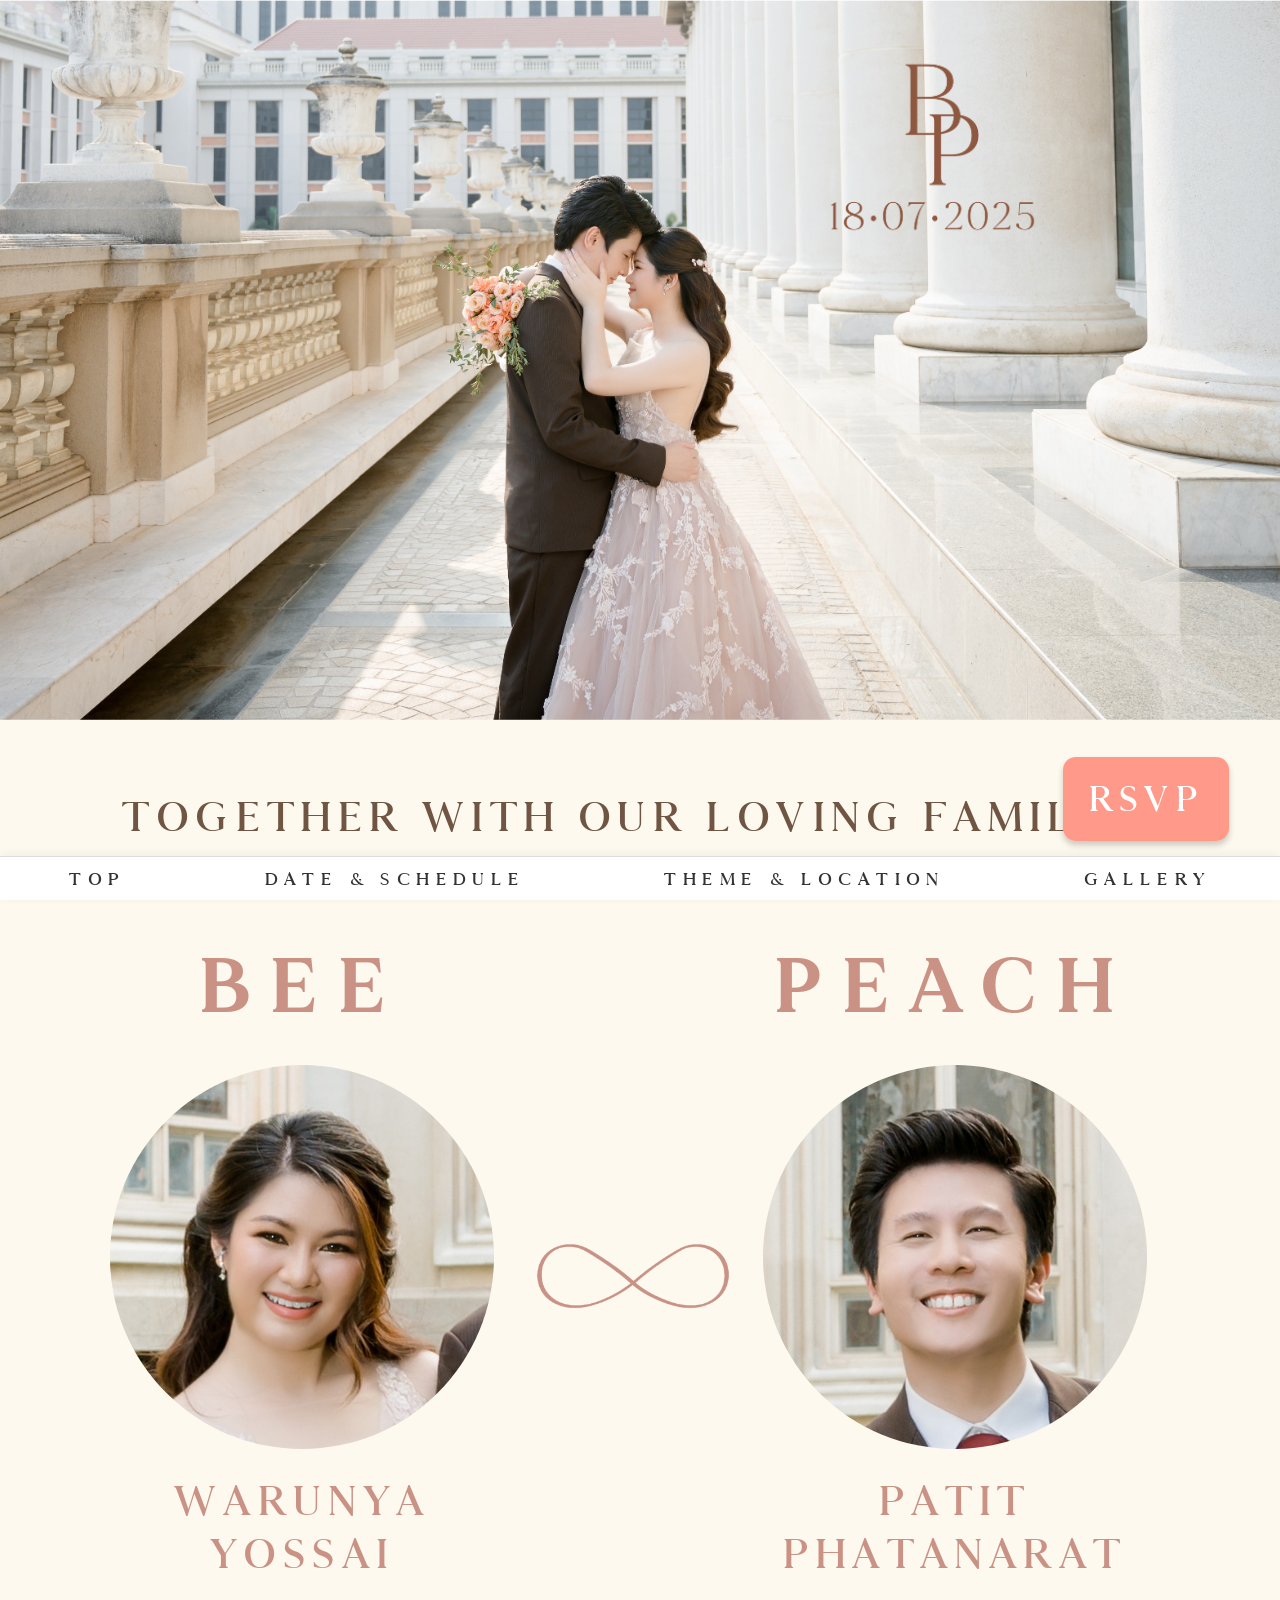
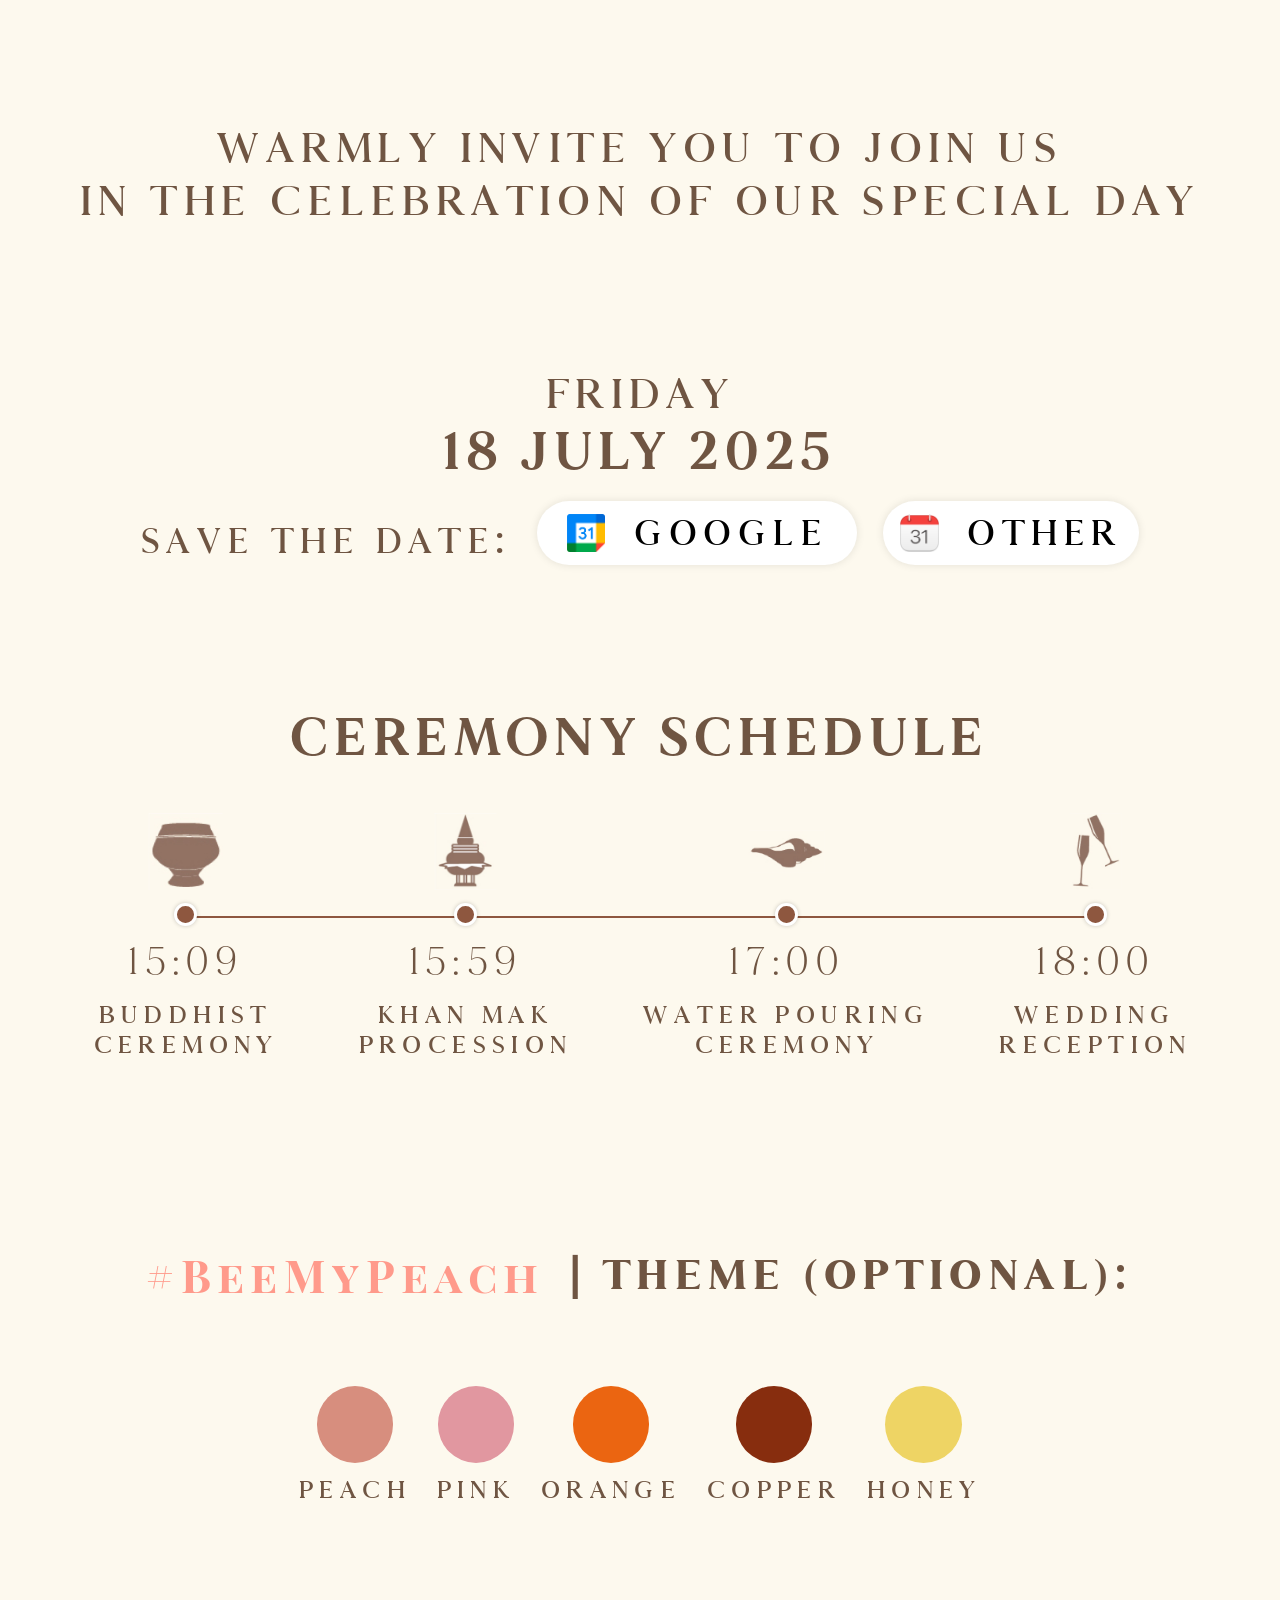
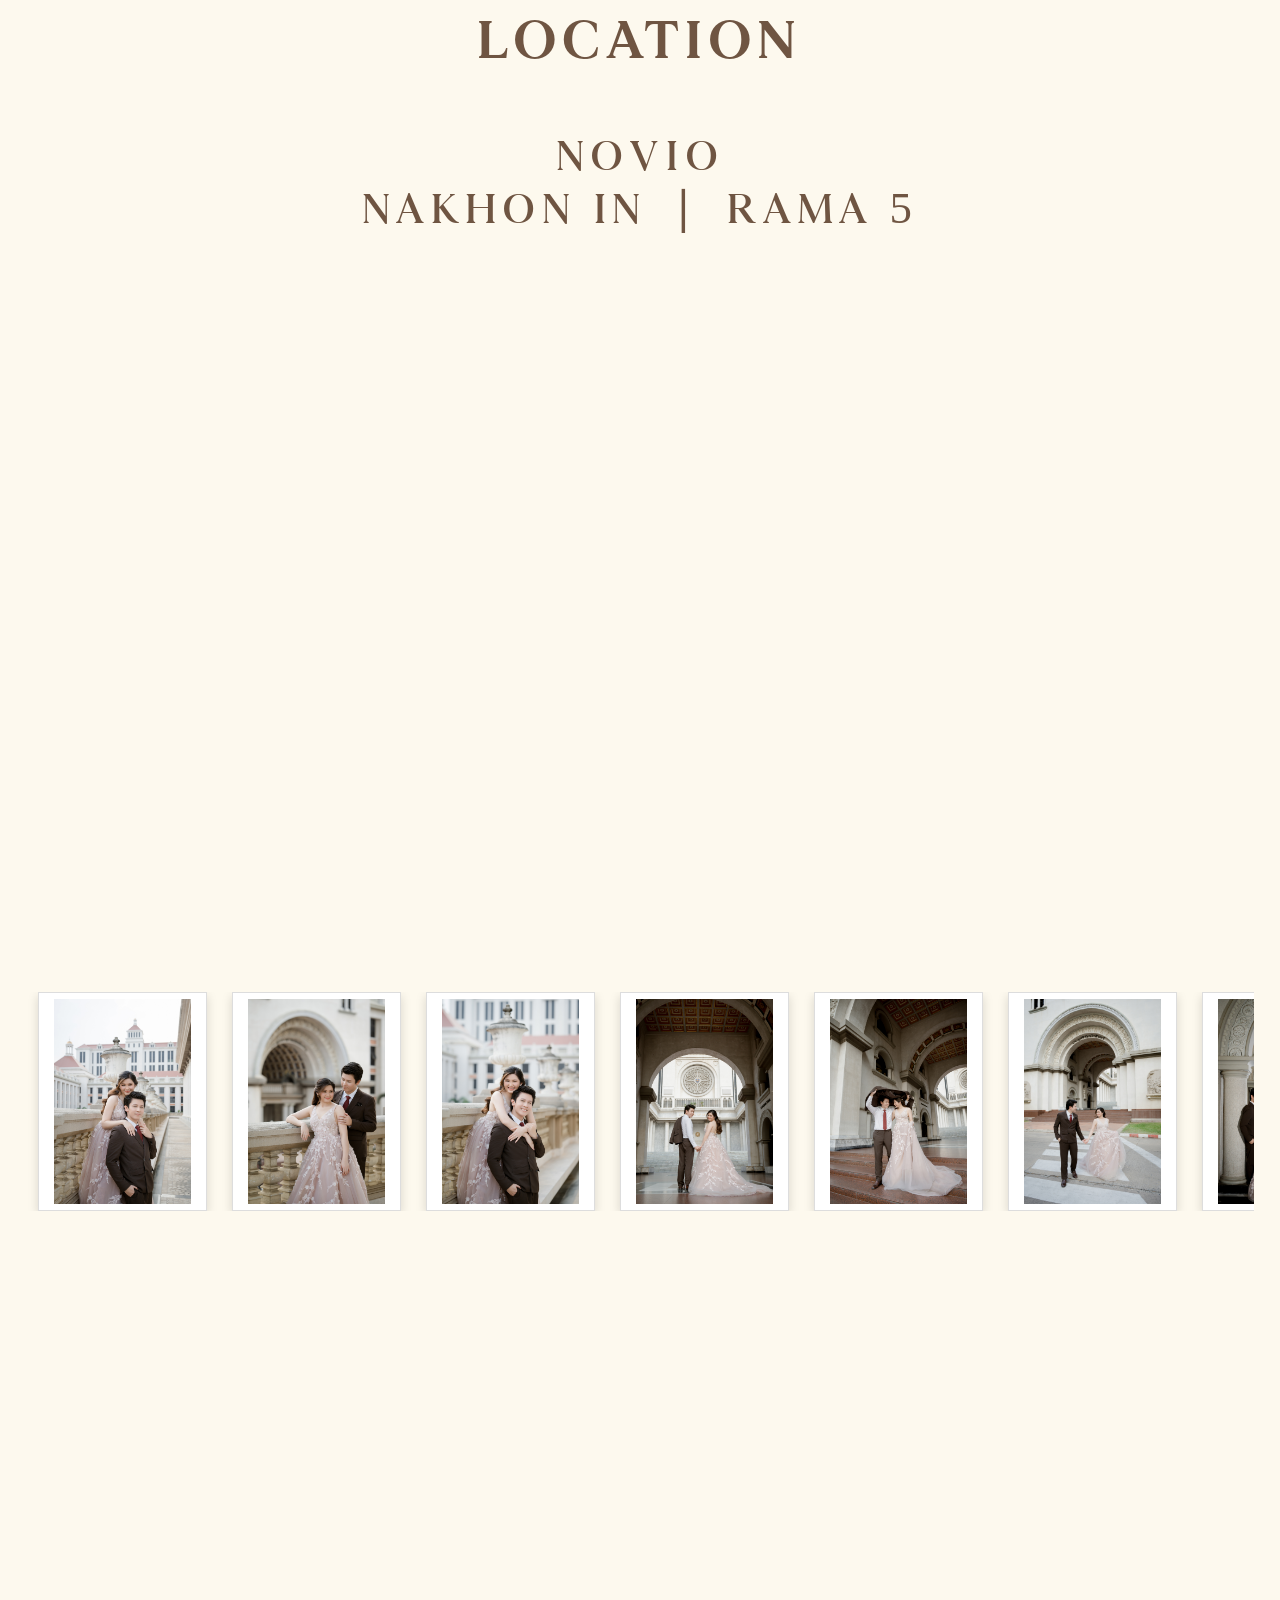
==== commit 9fdfab1f: "fix LINE calendar to open external browser" ====
--- a/index.html
+++ b/index.html
@@ -107,7 +107,7 @@
 
   <!-- Hashtag and Theme -->
   <section class="hashtag-theme" id="theme">
-    <a href="https://www.instagram.com/explore/tags/beemypeach" target="_blank" class="hashtag animate-on-scroll">#BeeMyPeach</a>
+    <a href="https://www.instagram.com/explore/tags/beemypeach?openExternalBrowser=1" target="_blank" class="hashtag animate-on-scroll">#BeeMyPeach</a>
     <h4 class="animate-on-scroll">|&nbsp;Theme (Optional):</h4>
     <div class="theme-color-group animate-on-scroll">
       <div class="theme-color">
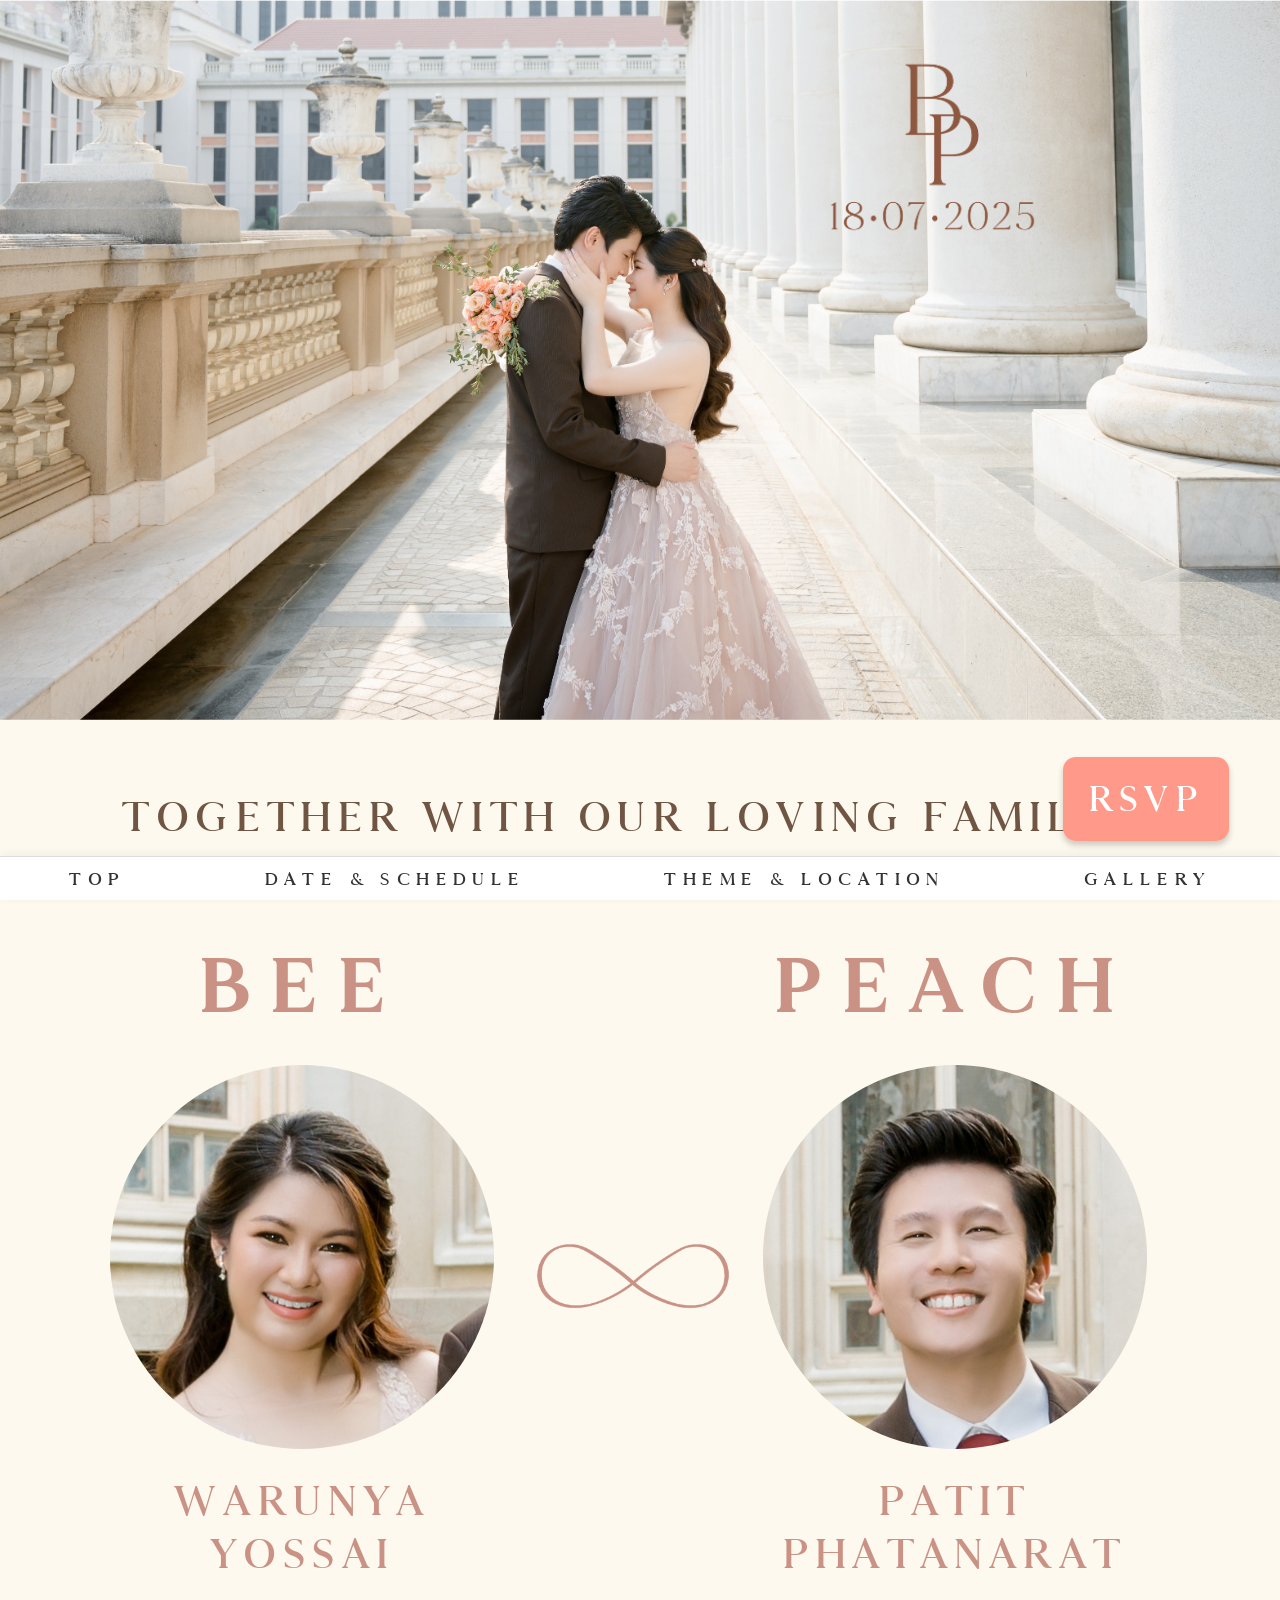
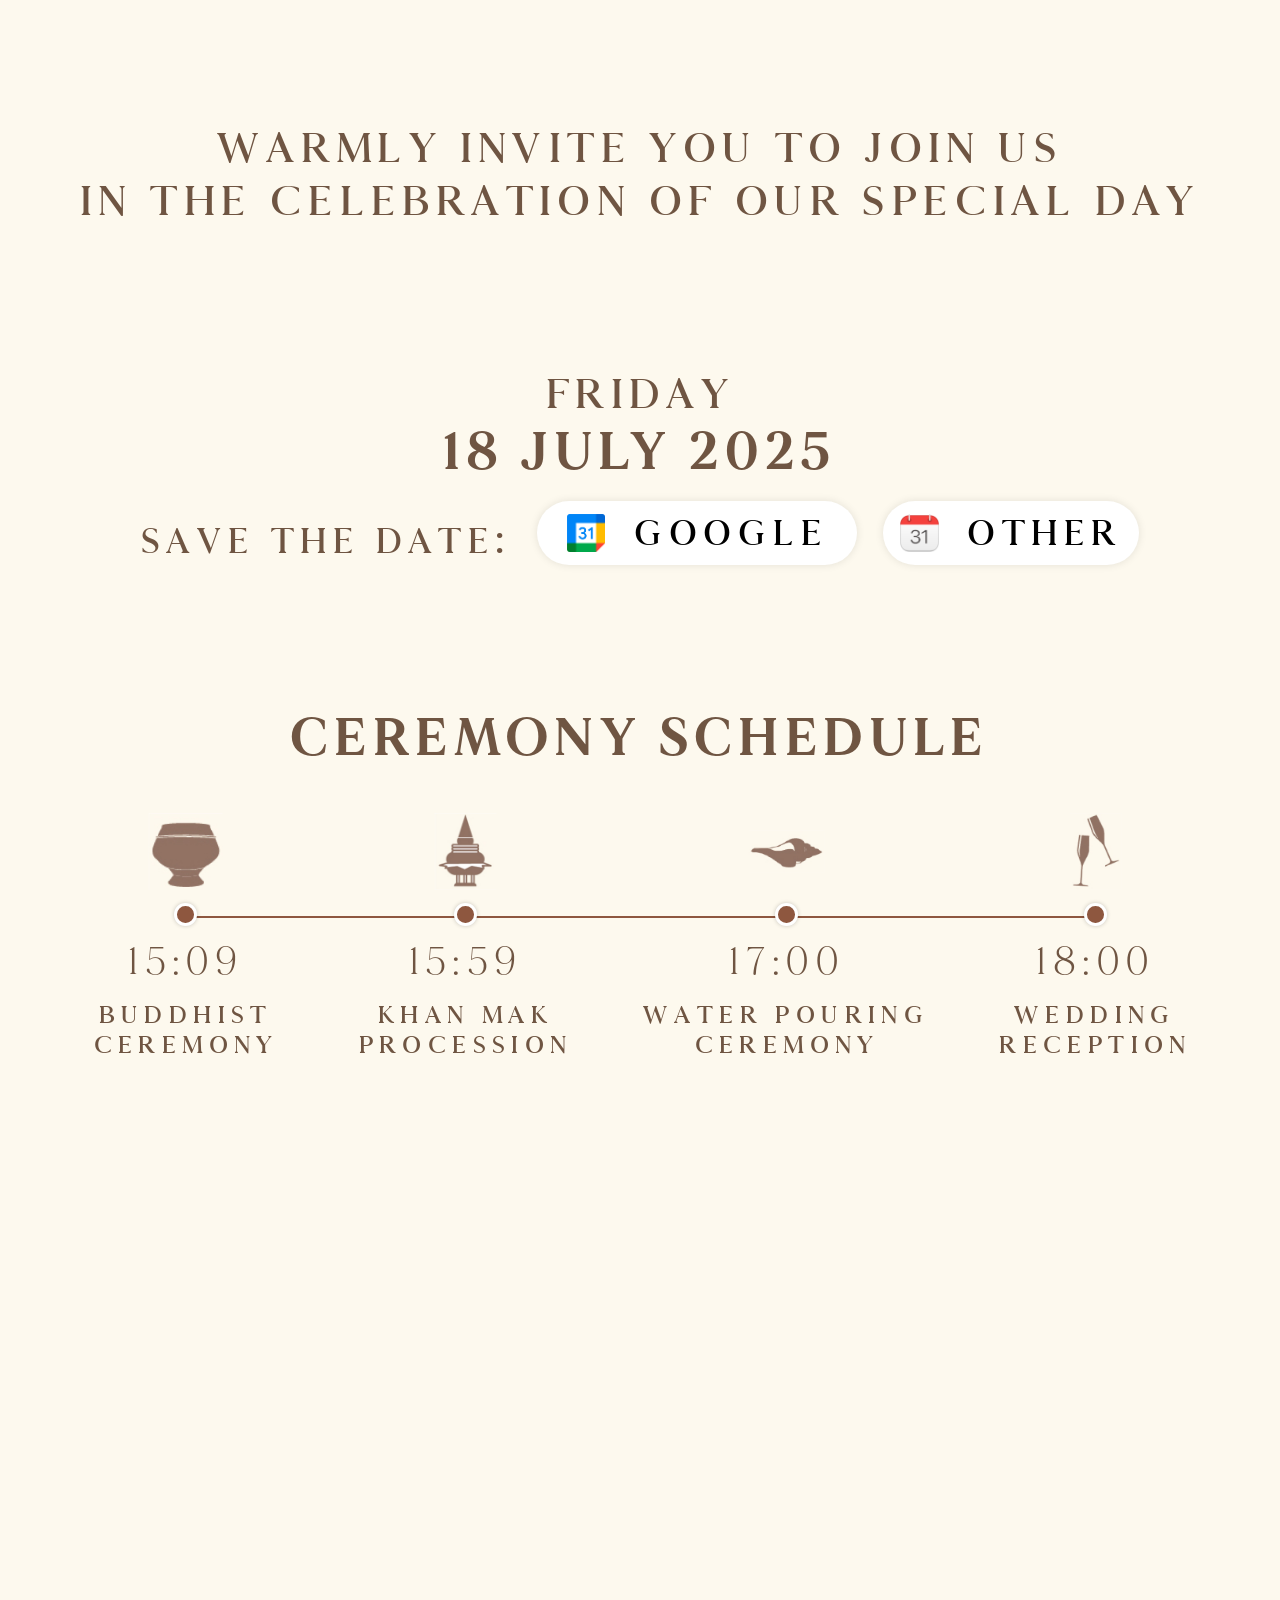
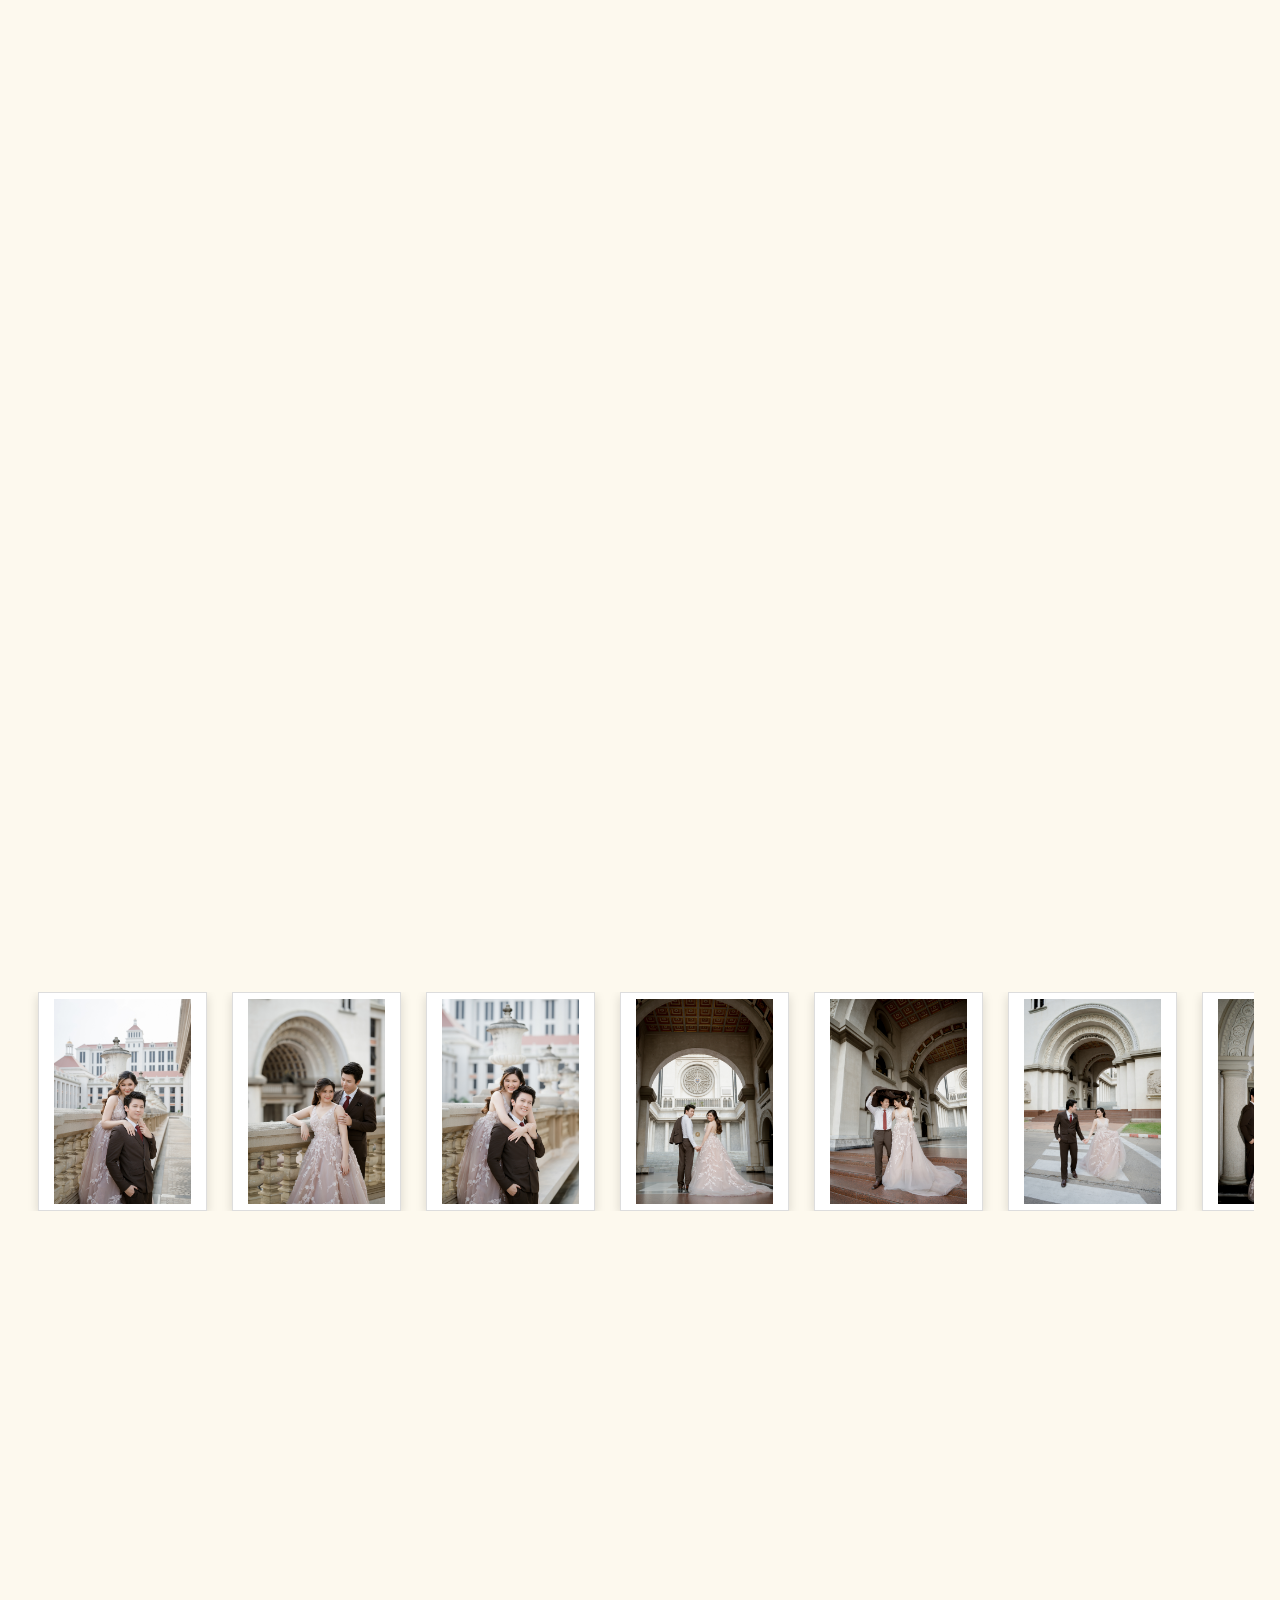
==== commit 5b91108c: "fix every url to open external browser" ====
--- a/index.html
+++ b/index.html
@@ -61,14 +61,14 @@
     <div class="buttons-container animate-on-scroll">
       <p style="margin-top: 1.3vw;">Save the date:</p>
       <!-- Left Button (Google Calendar) -->
-      <a href="https://www.google.com/calendar/render?action=TEMPLATE&text=Bee+%26+Peach%27s+Wedding&dates=20250718T080000Z/20250718T150000Z&details=Join+the+celebration!&location=Novio"
+      <a href="https://www.google.com/calendar/render?action=TEMPLATE&text=Bee+%26+Peach%27s+Wedding&dates=20250718T080000Z/20250718T150000Z&details=Join+the+celebration!&location=Novio?openExternalBrowser=1"
         target="_blank"
         class="calendar-button left">
         <img src="img/google.png" alt="Google Calendar">
         <p>&nbsp;&nbsp;Google</p>
       </a>
       <!-- Right Button (.ICS) -->
-      <a href="beepeachwedding.ics" target="_blank" class="calendar-button right">
+      <a href="beepeachwedding.ics" target="_blank" class="calendar-button right" id="ics">
         <img src="img/othercal.png" alt="Apple/Outlook Calendar">
         <p>&nbsp;&nbsp;Other</p>
       </a>
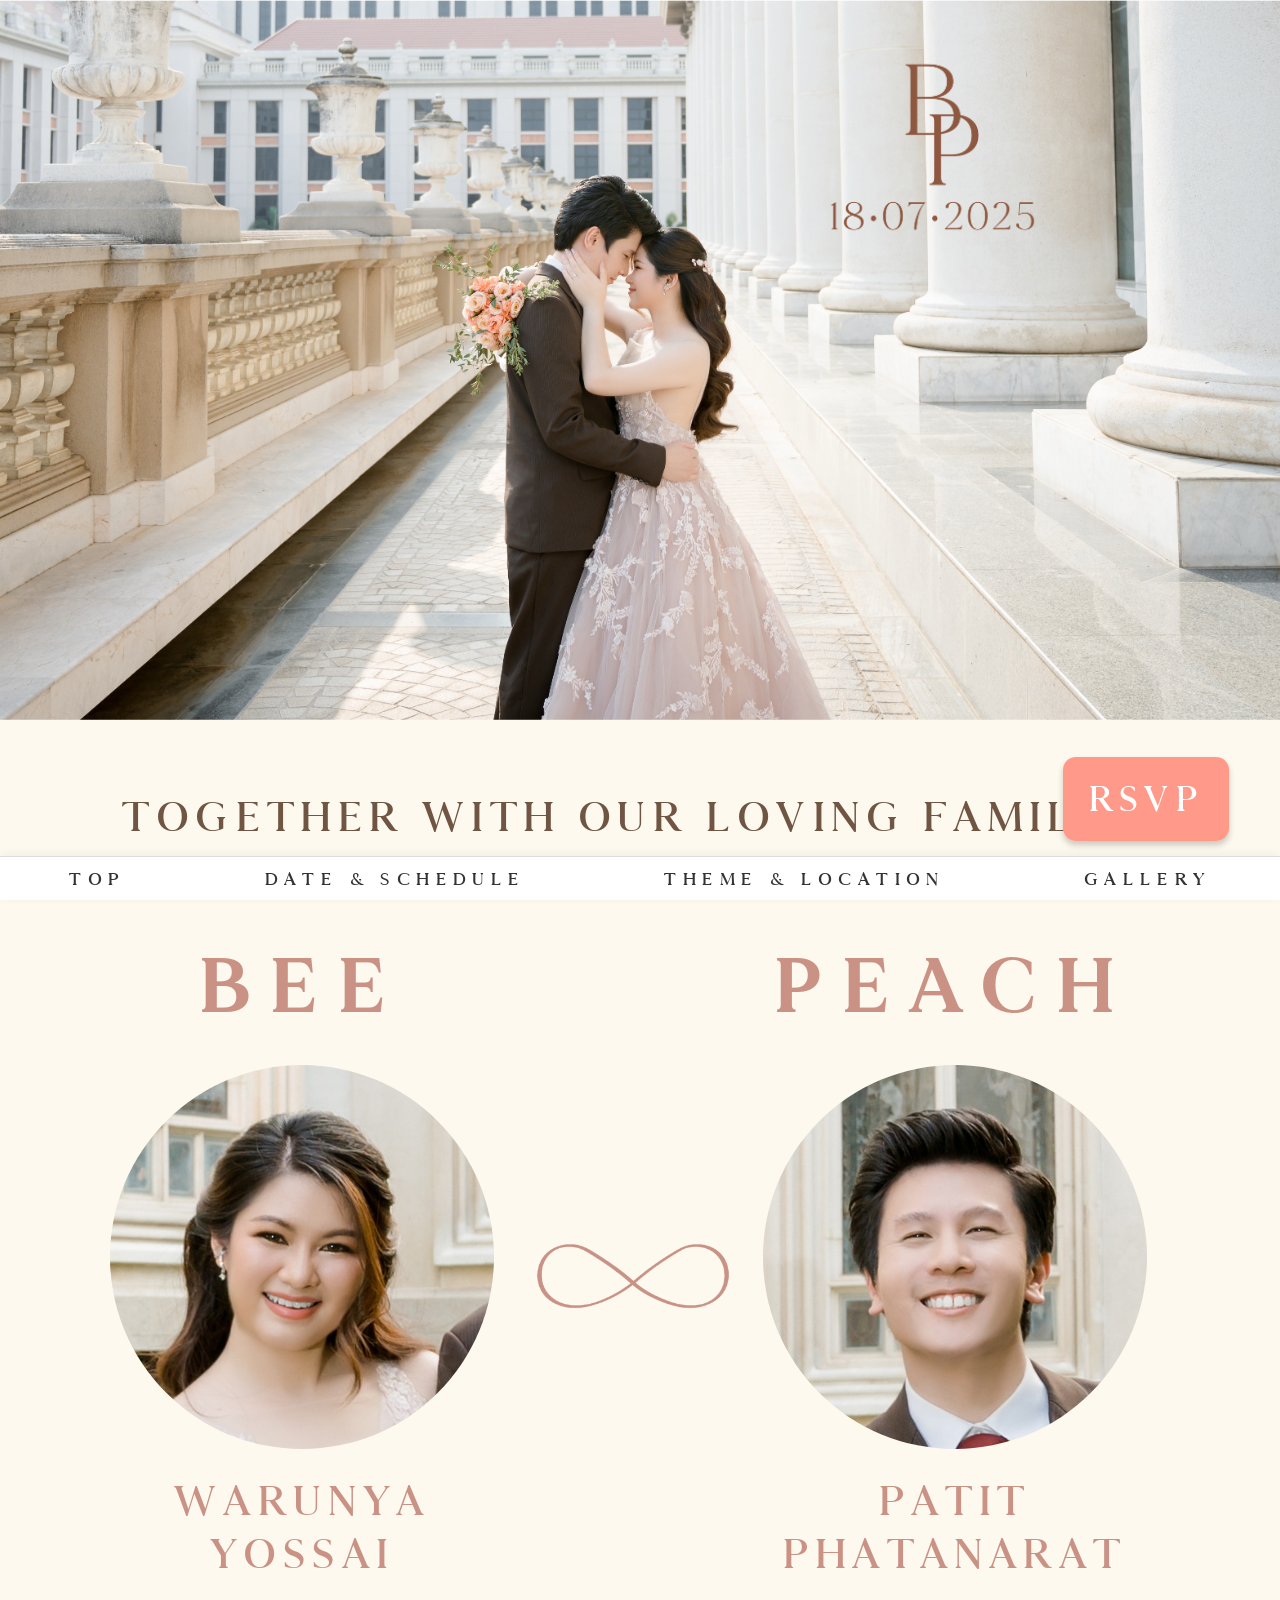
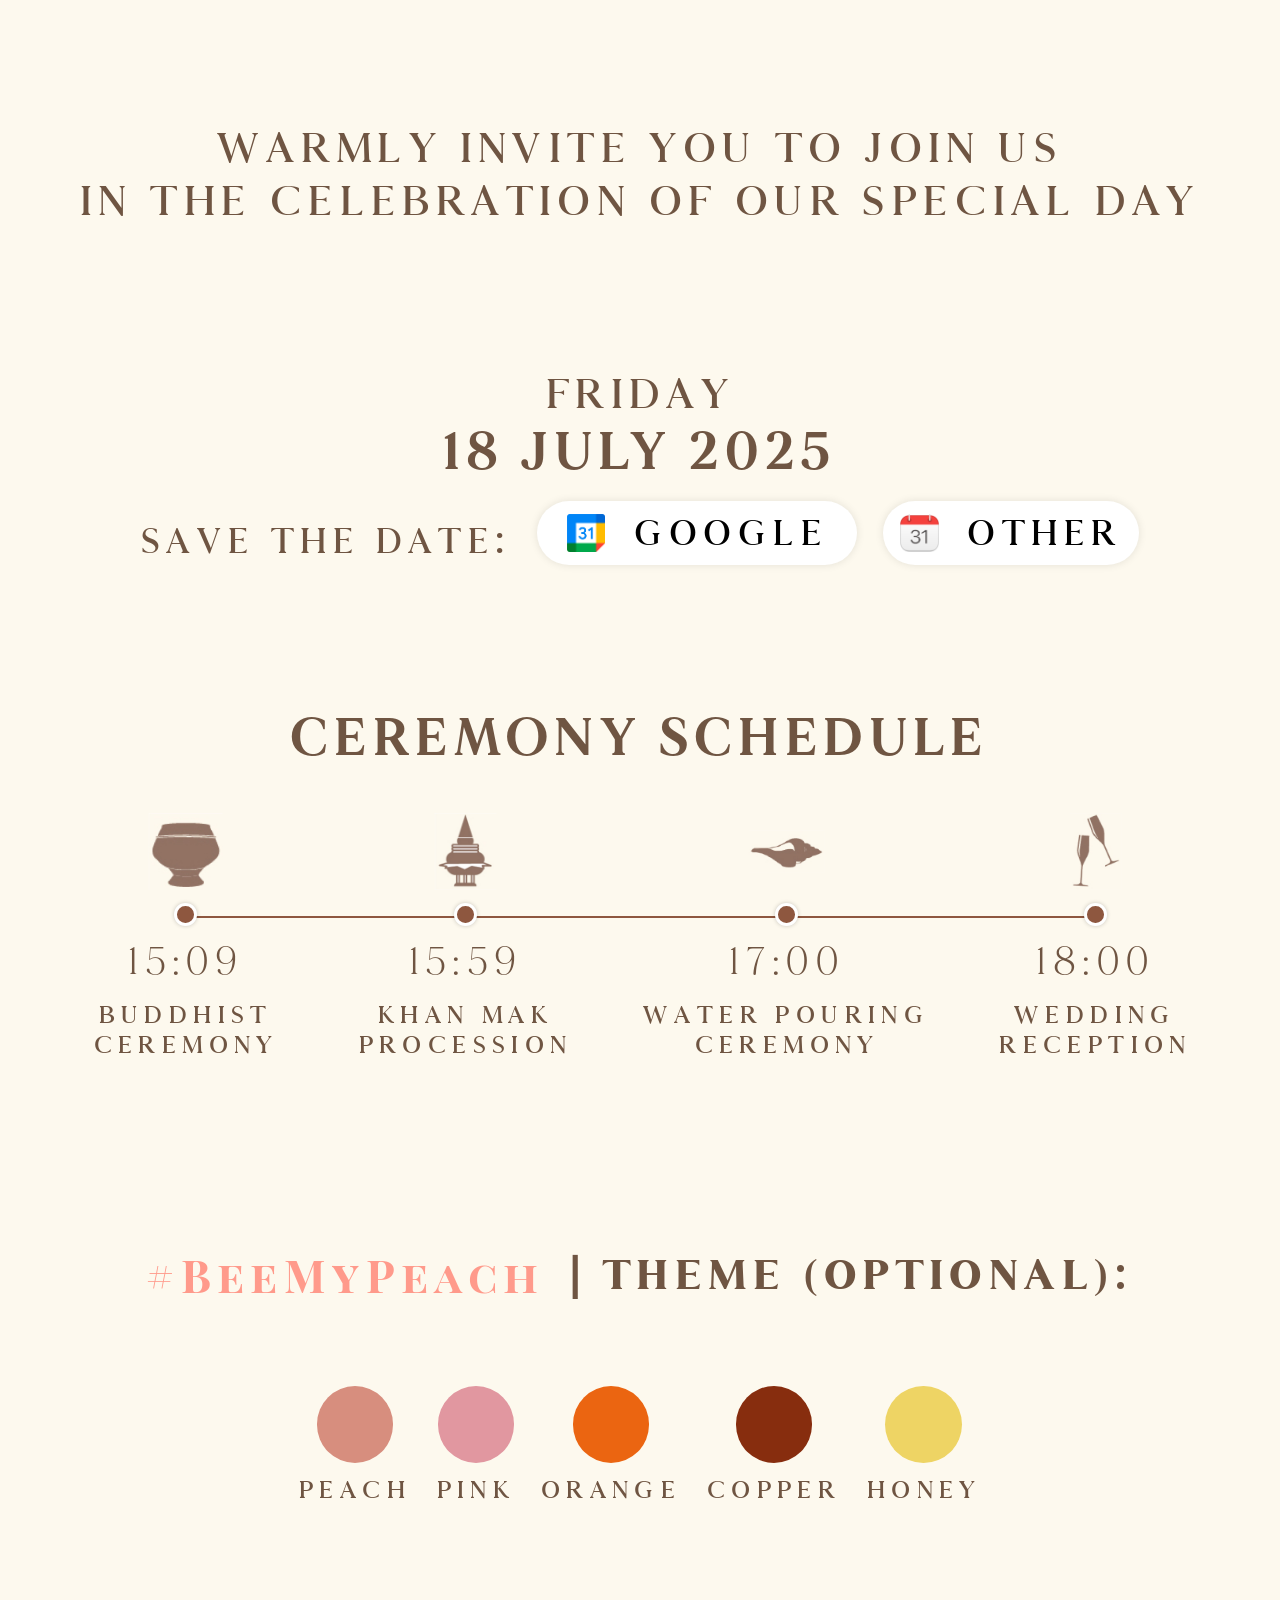
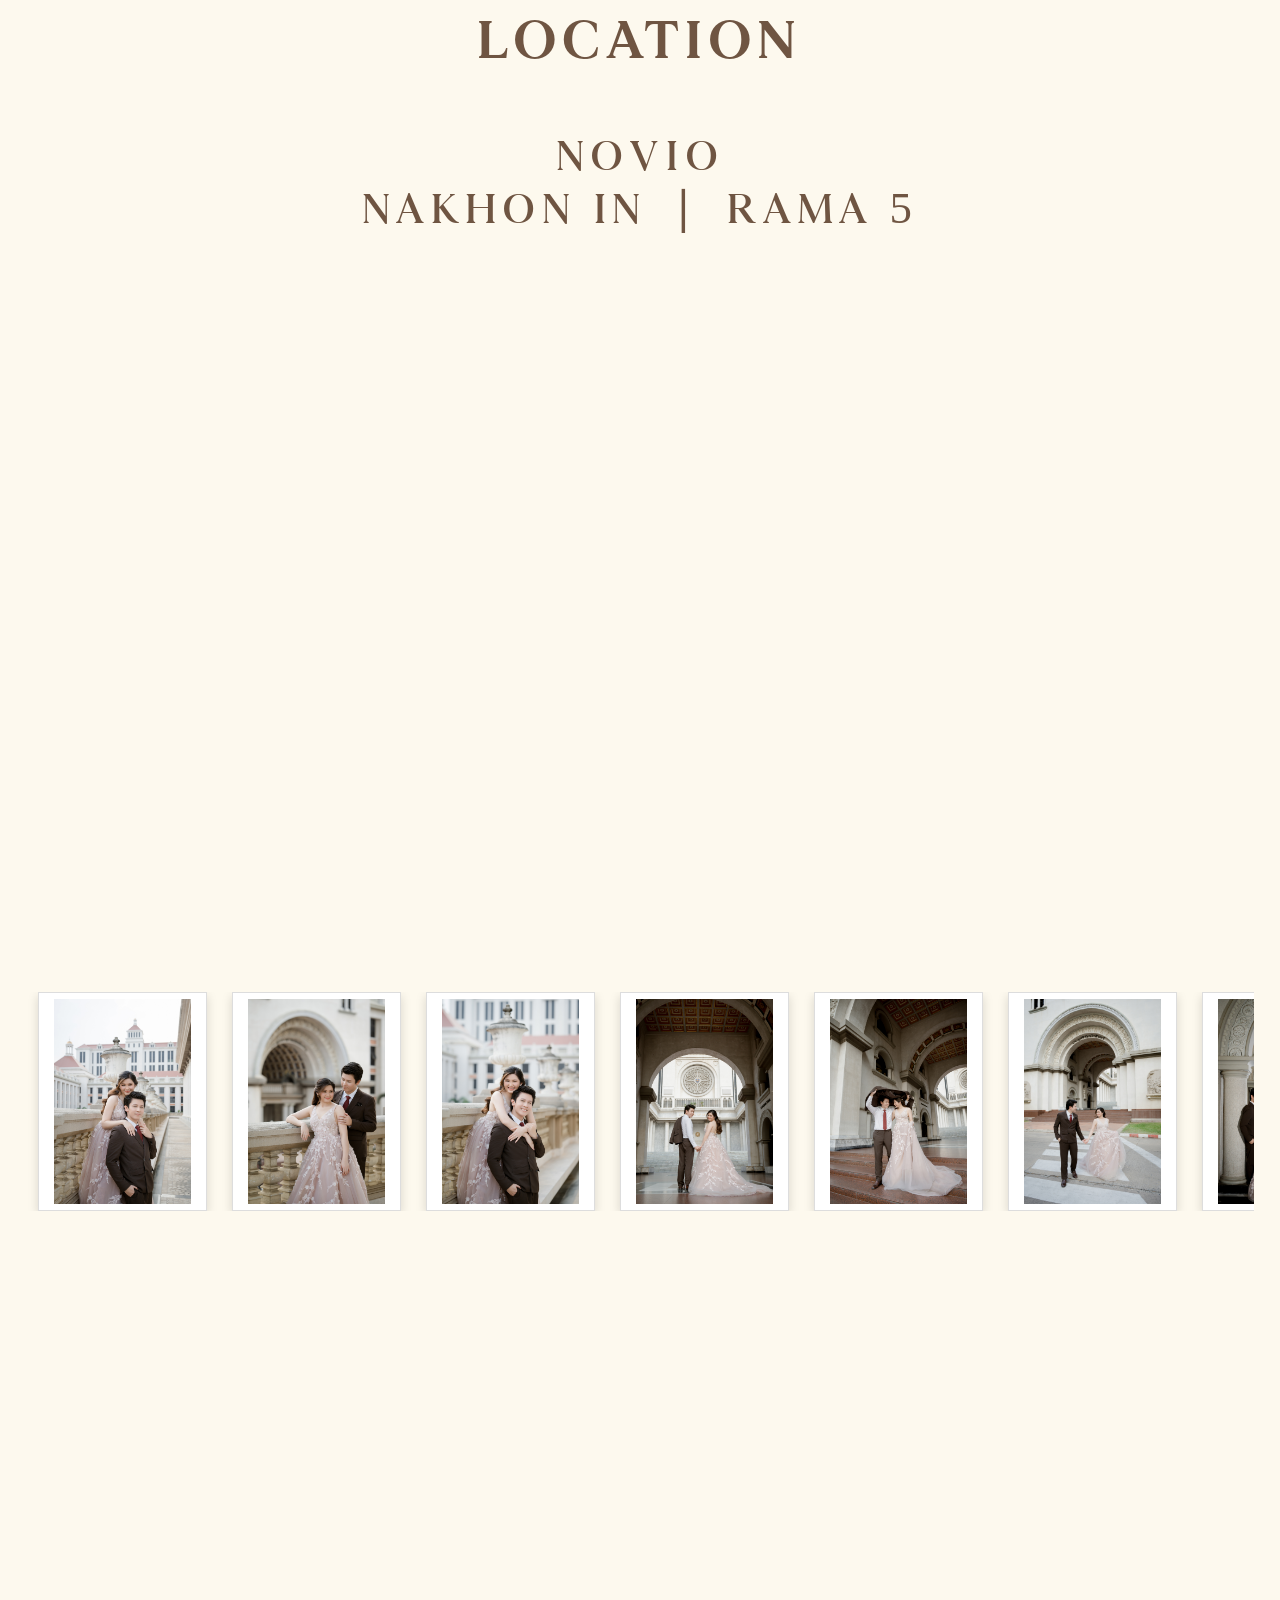
==== commit 7625b607: "just add the openexternal to all and removed js function" ====
--- a/index.html
+++ b/index.html
@@ -68,7 +68,7 @@
         <p>&nbsp;&nbsp;Google</p>
       </a>
       <!-- Right Button (.ICS) -->
-      <a href="beepeachwedding.ics" target="_blank" class="calendar-button right" id="ics">
+      <a href="beepeachwedding.ics?openExternalBrowser=1" target="_blank" class="calendar-button right">
         <img src="img/othercal.png" alt="Apple/Outlook Calendar">
         <p>&nbsp;&nbsp;Other</p>
       </a>
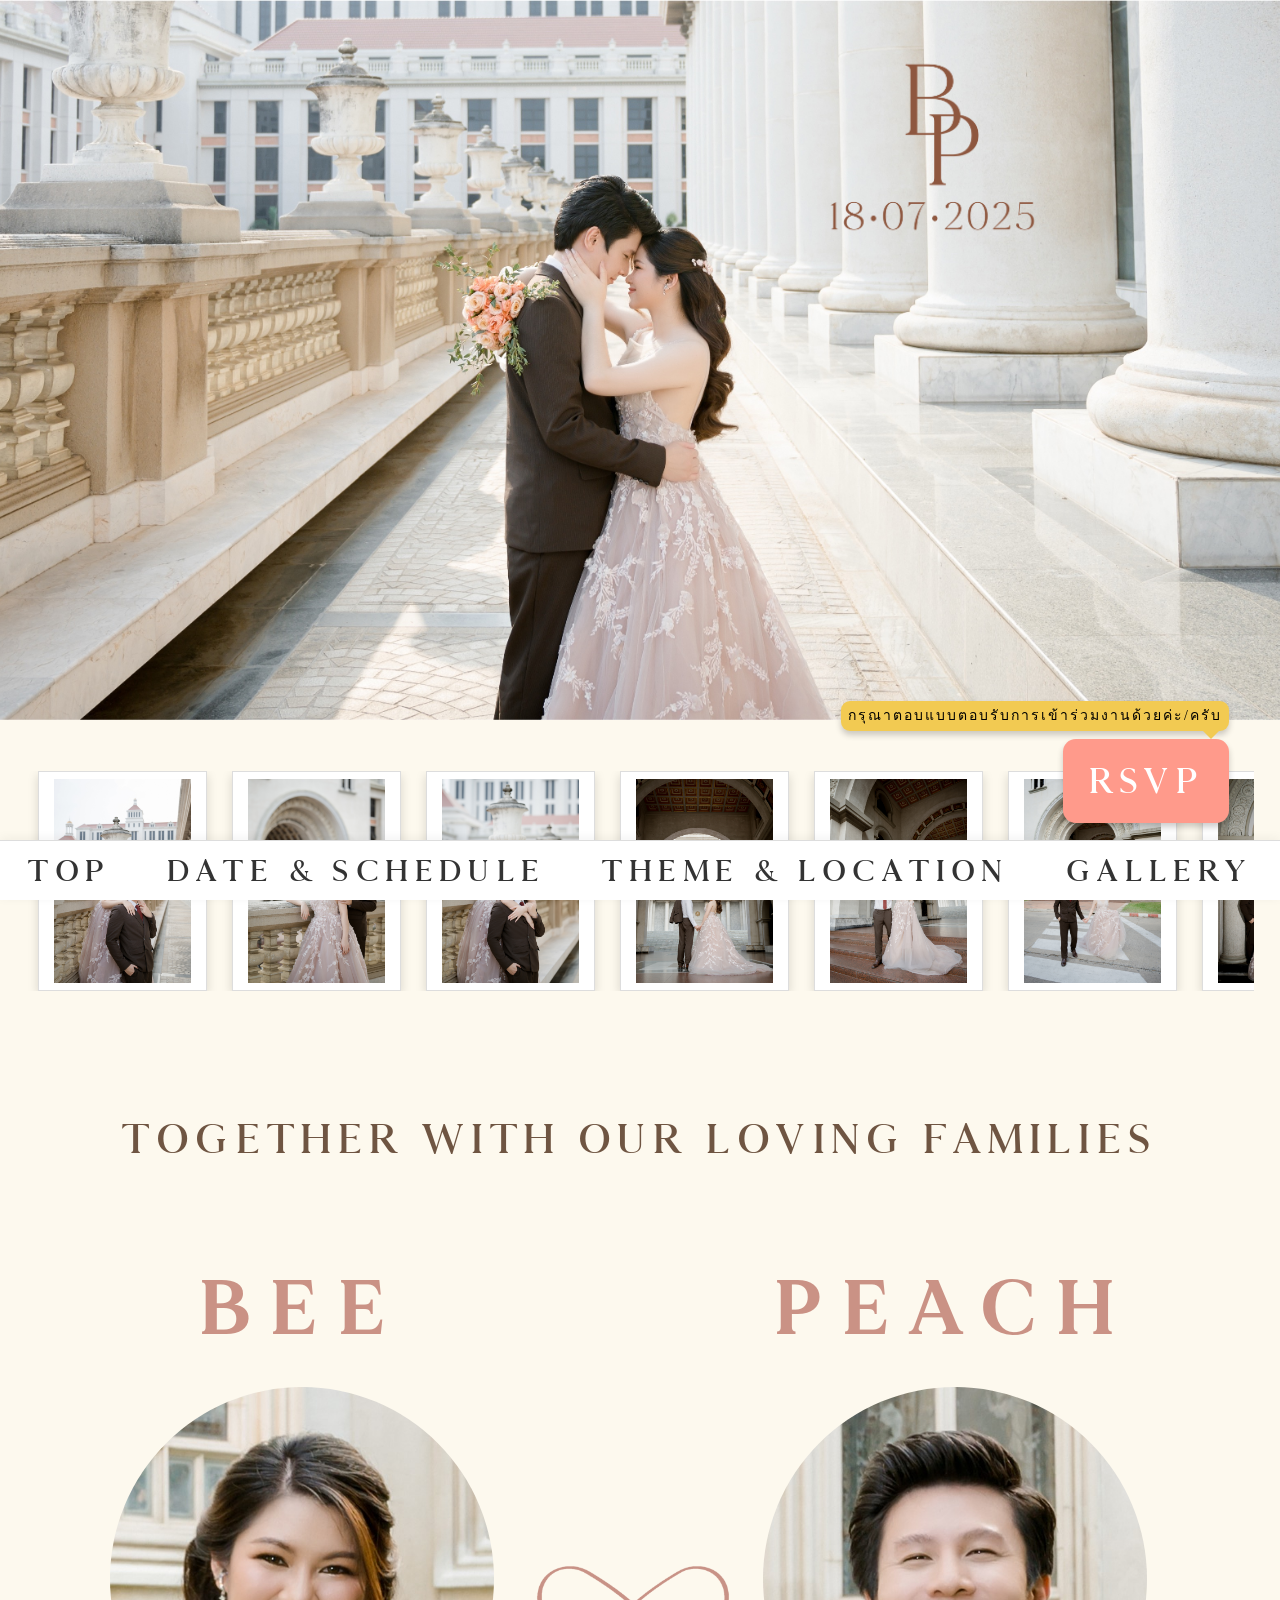
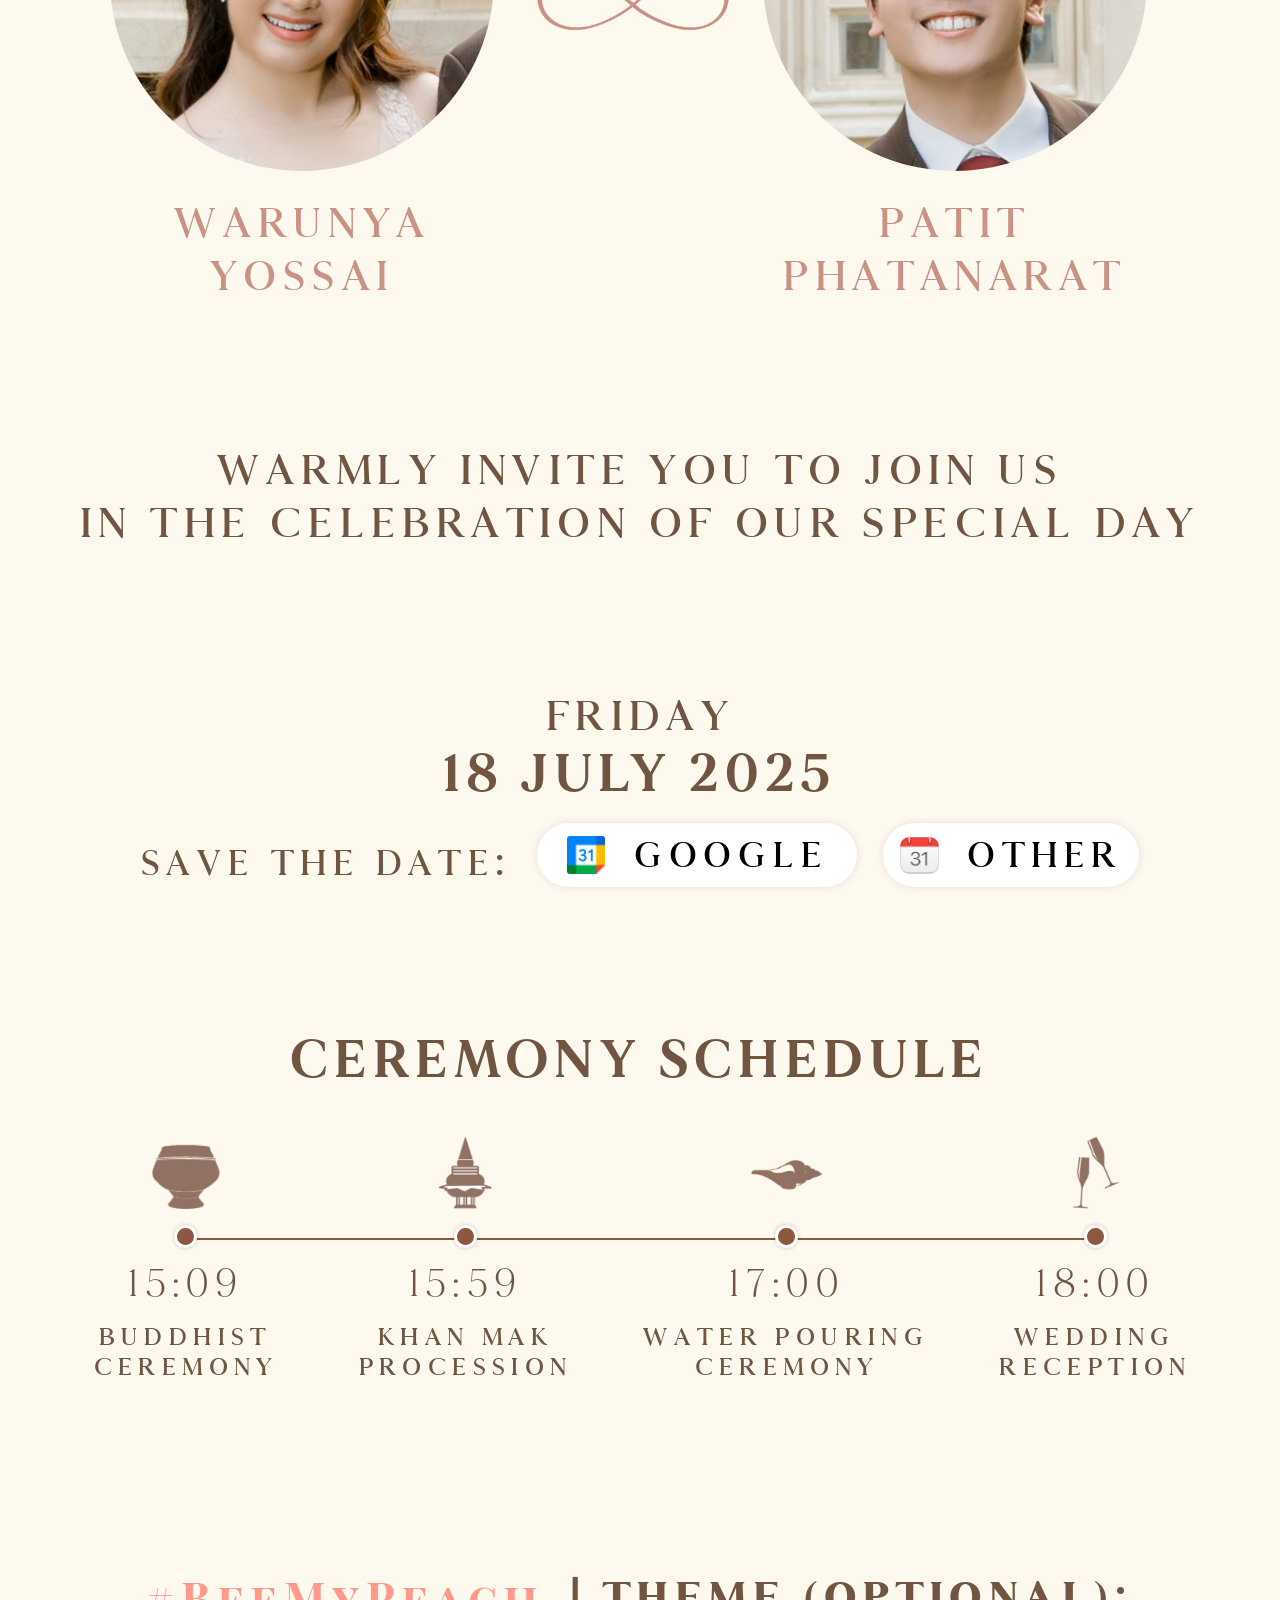
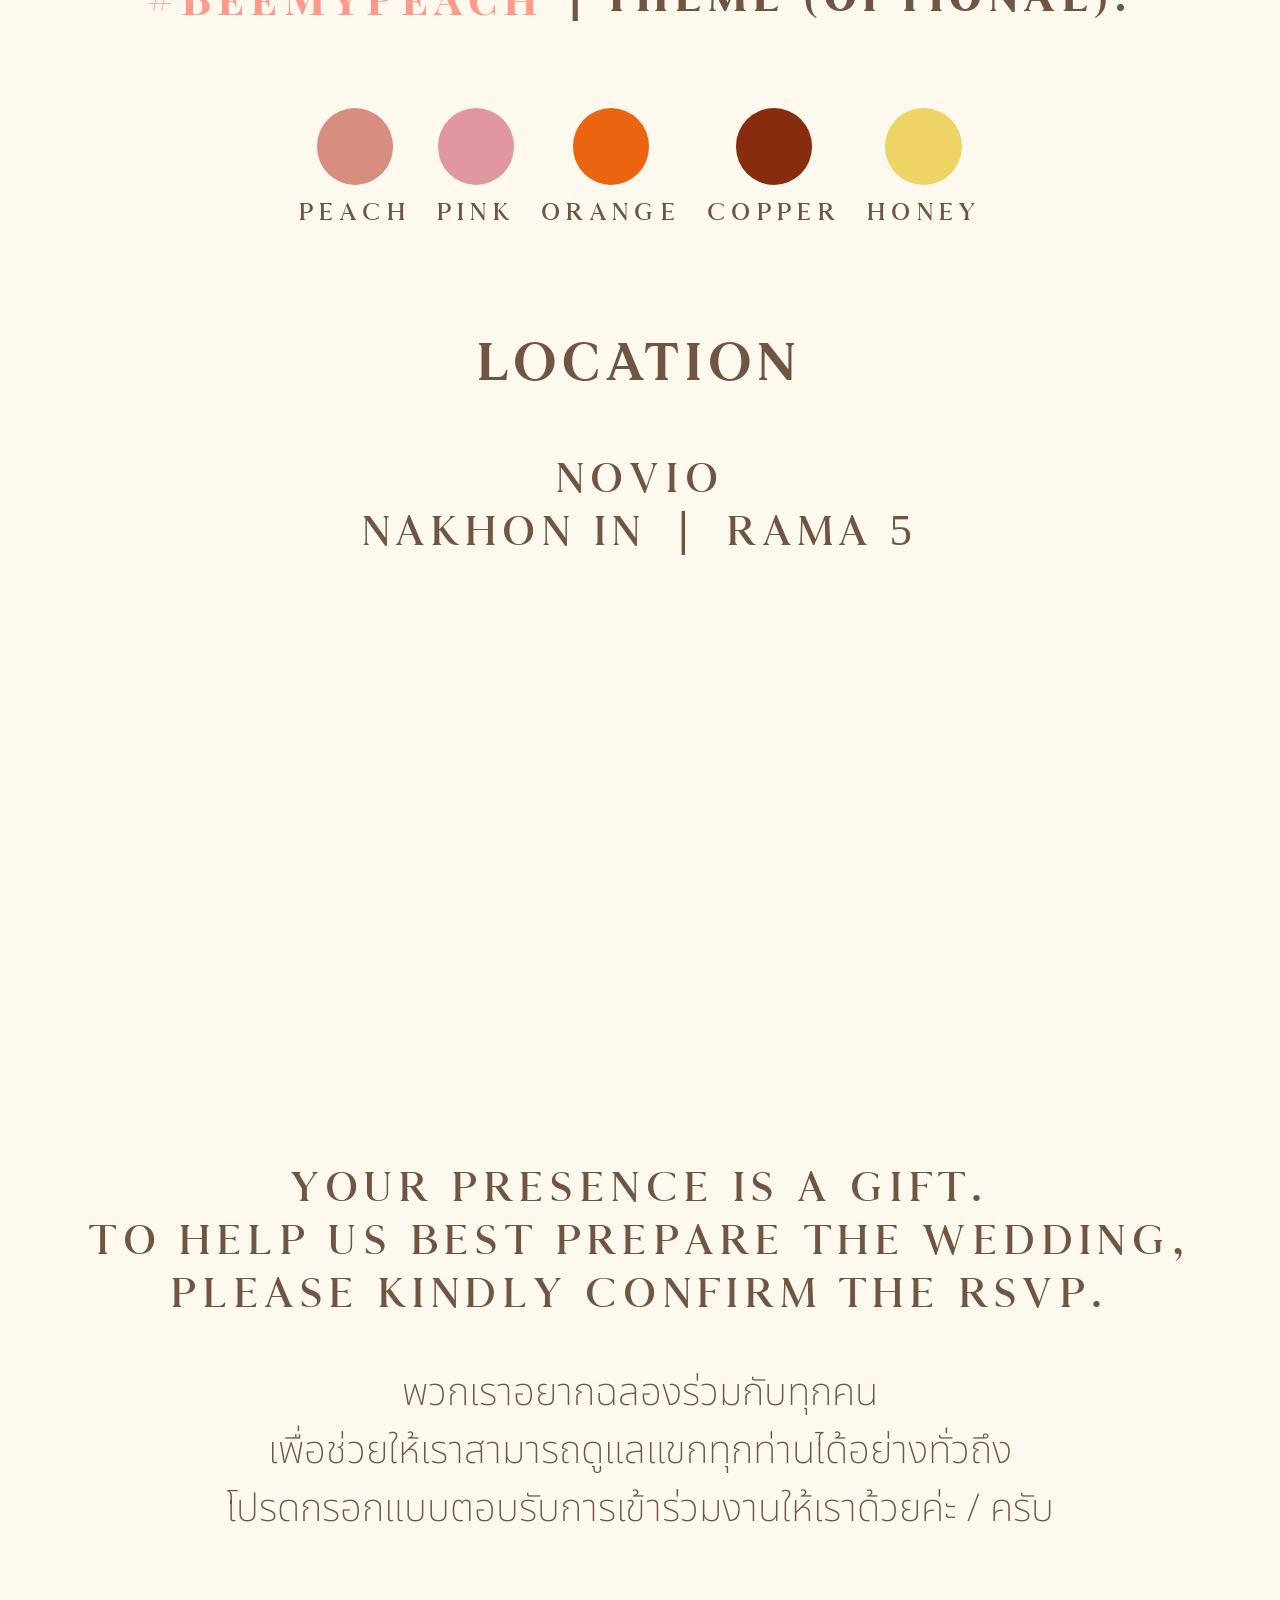
==== commit 34d7111e: "moved gallery, added text bubble" ====
--- a/index.html
+++ b/index.html
@@ -21,6 +21,102 @@
     <img src="img/banner.jpg" alt="Wedding Banner" class="banner-img">
   </header>
 
+    <!-- Gallery -->
+  <section class="gallery-section" id="gallery">
+    <!-- <h3 class="animate-on-scroll">Gallery</h3> -->
+    <div class="gallery-container">
+      <div class="gallery-track">
+        <div class="photo-frame portrait">
+          <img src="img/photo1.jpg" class="gallery-img">
+        </div>
+        <div class="photo-frame portrait">
+          <img src="img/photo2.jpg" class="gallery-img">
+        </div>
+        <div class="photo-frame portrait">
+          <img src="img/photo3.jpg" class="gallery-img">
+        </div>
+        <div class="photo-frame portrait">
+          <img src="img/photo4.jpg" class="gallery-img">
+        </div>
+        <div class="photo-frame portrait">
+          <img src="img/photo5.jpg" class="gallery-img">
+        </div>
+        <div class="photo-frame portrait">
+          <img src="img/photo6.jpg" class="gallery-img">
+        </div>
+        <div class="photo-frame portrait">
+          <img src="img/photo7.jpg" class="gallery-img">
+        </div>
+        <div class="photo-frame portrait">
+          <img src="img/photo8.jpg" class="gallery-img">
+        </div>
+        <div class="photo-frame portrait">
+          <img src="img/photo9.jpg" class="gallery-img">
+        </div>
+        <div class="photo-frame portrait">
+          <img src="img/photo10.jpg" class="gallery-img">
+        </div>
+        <div class="photo-frame portrait">
+          <img src="img/photo11.jpg" class="gallery-img">
+        </div>
+        <div class="photo-frame portrait">
+          <img src="img/photo12.jpg" class="gallery-img">
+        </div>
+        <div class="photo-frame portrait">
+          <img src="img/photo13.jpg" class="gallery-img">
+        </div>
+        <div class="photo-frame portrait">
+          <img src="img/photo14.jpg" class="gallery-img">
+        </div>
+        <div class="photo-frame portrait">
+          <img src="img/photo15.jpg" class="gallery-img">
+        </div>
+        <div class="photo-frame portrait">
+          <img src="img/photo16.jpg" class="gallery-img">
+        </div>
+        <div class="photo-frame portrait">
+          <img src="img/photo17.jpg" class="gallery-img">
+        </div>
+        <div class="photo-frame portrait">
+          <img src="img/photo18.jpg" class="gallery-img">
+        </div>
+        <div class="photo-frame portrait">
+          <img src="img/photo19.jpg" class="gallery-img">
+        </div>
+        <div class="photo-frame portrait">
+          <img src="img/photo20.jpg" class="gallery-img">
+        </div>
+        <div class="photo-frame portrait">
+          <img src="img/photo21.jpg" class="gallery-img">
+        </div>
+        <div class="photo-frame portrait">
+          <img src="img/photo22.jpg" class="gallery-img">
+        </div>
+        <div class="photo-frame portrait">
+          <img src="img/photo23.jpg" class="gallery-img">
+        </div>
+        <div class="photo-frame portrait">
+          <img src="img/photo24.jpg" class="gallery-img">
+        </div>
+        <div class="photo-frame portrait">
+          <img src="img/photo25.jpg" class="gallery-img">
+        </div>
+      </div>      
+      <button class="arrow left">&#10094;</button>
+      <button class="arrow right">&#10095;</button>
+    </div>
+  </section>
+  
+  <!-- Lightbox -->
+  <div id="lightbox" class="lightbox">
+    <span class="close">&times;</span>
+    <img class="lightbox-content" id="lightbox-img">
+
+    <!-- Navigation arrows -->
+    <button class="lightbox-arrow left">&#10094;</button>
+    <button class="lightbox-arrow right">&#10095;</button>
+  </div>
+
   <!-- Family Message -->
   <section class="family-message">
     <p class="animate-on-scroll">Together with our loving families</p>
@@ -144,102 +240,6 @@
     <iframe src="https://www.google.com/maps/embed?pb=!1m18!1m12!1m3!1d3874.2239187345886!2d100.48261957396917!3d13.825588586573977!2m3!1f0!2f0!3f0!3m2!1i1024!2i768!4f13.1!3m3!1m2!1s0x30e29b8e56eff20f%3A0x8180fed69ee39c66!2sNovio!5e0!3m2!1sth!2sth!4v1745573830283!5m2!1sth!2sth" width="100%" height="450" style="border:0;" allowfullscreen="" referrerpolicy="no-referrer-when-downgrade"></iframe>
   </section>
 
-  <!-- Gallery -->
-  <section class="gallery-section" id="gallery">
-    <h3 class="animate-on-scroll">Gallery</h3>
-    <div class="gallery-container">
-      <div class="gallery-track">
-        <div class="photo-frame portrait">
-          <img src="img/photo1.jpg" class="gallery-img">
-        </div>
-        <div class="photo-frame portrait">
-          <img src="img/photo2.jpg" class="gallery-img">
-        </div>
-        <div class="photo-frame portrait">
-          <img src="img/photo3.jpg" class="gallery-img">
-        </div>
-        <div class="photo-frame portrait">
-          <img src="img/photo4.jpg" class="gallery-img">
-        </div>
-        <div class="photo-frame portrait">
-          <img src="img/photo5.jpg" class="gallery-img">
-        </div>
-        <div class="photo-frame portrait">
-          <img src="img/photo6.jpg" class="gallery-img">
-        </div>
-        <div class="photo-frame portrait">
-          <img src="img/photo7.jpg" class="gallery-img">
-        </div>
-        <div class="photo-frame portrait">
-          <img src="img/photo8.jpg" class="gallery-img">
-        </div>
-        <div class="photo-frame portrait">
-          <img src="img/photo9.jpg" class="gallery-img">
-        </div>
-        <div class="photo-frame portrait">
-          <img src="img/photo10.jpg" class="gallery-img">
-        </div>
-        <div class="photo-frame portrait">
-          <img src="img/photo11.jpg" class="gallery-img">
-        </div>
-        <div class="photo-frame portrait">
-          <img src="img/photo12.jpg" class="gallery-img">
-        </div>
-        <div class="photo-frame portrait">
-          <img src="img/photo13.jpg" class="gallery-img">
-        </div>
-        <div class="photo-frame portrait">
-          <img src="img/photo14.jpg" class="gallery-img">
-        </div>
-        <div class="photo-frame portrait">
-          <img src="img/photo15.jpg" class="gallery-img">
-        </div>
-        <div class="photo-frame portrait">
-          <img src="img/photo16.jpg" class="gallery-img">
-        </div>
-        <div class="photo-frame portrait">
-          <img src="img/photo17.jpg" class="gallery-img">
-        </div>
-        <div class="photo-frame portrait">
-          <img src="img/photo18.jpg" class="gallery-img">
-        </div>
-        <div class="photo-frame portrait">
-          <img src="img/photo19.jpg" class="gallery-img">
-        </div>
-        <div class="photo-frame portrait">
-          <img src="img/photo20.jpg" class="gallery-img">
-        </div>
-        <div class="photo-frame portrait">
-          <img src="img/photo21.jpg" class="gallery-img">
-        </div>
-        <div class="photo-frame portrait">
-          <img src="img/photo22.jpg" class="gallery-img">
-        </div>
-        <div class="photo-frame portrait">
-          <img src="img/photo23.jpg" class="gallery-img">
-        </div>
-        <div class="photo-frame portrait">
-          <img src="img/photo24.jpg" class="gallery-img">
-        </div>
-        <div class="photo-frame portrait">
-          <img src="img/photo25.jpg" class="gallery-img">
-        </div>
-      </div>      
-      <button class="arrow left">&#10094;</button>
-      <button class="arrow right">&#10095;</button>
-    </div>
-  </section>
-  
-  <!-- Lightbox -->
-  <div id="lightbox" class="lightbox">
-    <span class="close">&times;</span>
-    <img class="lightbox-content" id="lightbox-img">
-
-    <!-- Navigation arrows -->
-    <button class="lightbox-arrow left">&#10094;</button>
-    <button class="lightbox-arrow right">&#10095;</button>
-  </div>
-
   <section id="rsvp-message" class="rsvp-message">
     <p class="animate-on-scroll" style="margin-bottom: 0;">Your presence is a gift.</p>
     <p class="animate-on-scroll" style="margin-top: 0; margin-bottom: 0;">To help us best prepare the wedding, </p>
@@ -253,6 +253,7 @@
 
   <!-- RSVP Button -->
   <section class="rsvp">
+    <div class="speech-bubble">กรุณาตอบแบบตอบรับการเข้าร่วมงานด้วยค่ะ/ครับ</div>
     <a href="https://forms.gle/wSgha1gUg2QYcubr7?openExternalBrowser=1" target="_blank" class="rsvp-btn animate-on-scroll">RSVP</a>
   </section>
 
--- a/styles.css
+++ b/styles.css
@@ -436,12 +436,17 @@
     right: 2vw;
     z-index: 99;
     transition: all 0.5s ease;
+    display: flex;
+    flex-direction: column;
+    align-items: flex-end; /* Align both bubble and button to right */
+    gap: 8px;
   }
   .rsvp.centered {
     left: 50%;
     bottom: 6vw; /* offset above the message */
     transform: translateX(-50%);
     right: auto;
+    align-items: center;
   }
   .rsvp-btn {
     background-color: #ff9a8b;
@@ -458,6 +463,51 @@
     background-color: #ff6f5e;
     transform: scale(1.05);
   }
+
+  .speech-bubble {
+    opacity: 1;
+    background-color: #f2ca52;
+    letter-spacing: 2px;
+    color: black;
+    padding: 5px 7px;
+    border-radius: 9px;
+    position: relative;
+    font-size: 14px;
+    font-family: serif;
+    white-space: nowrap;
+    max-width: 500px;
+    line-height: 1.4;
+    box-shadow: 0 4px 6px rgba(0, 0, 0, 0.2);
+    animation: wiggle 2.5s infinite;
+    pointer-events: none;
+    transition: opacity 0.5s ease;
+  }
+
+  @keyframes wiggle {
+    0% { transform: rotate(0deg); }
+    15% { transform: rotate(1deg); }
+    30% { transform: rotate(-1deg); }
+    45% { transform: rotate(1deg); }
+    60% { transform: rotate(-1deg); }
+    75% { transform: rotate(1deg); }
+    100% { transform: rotate(0deg); }
+  }
+
+  /* Speech bubble triangle */
+  .speech-bubble::after {
+    content: '';
+    position: absolute;
+    bottom: -8px;
+    right: 10px;
+    border-left: 8px solid transparent;
+    border-right: 8px solid transparent;
+    border-top: 8px solid #f2ca52;
+    box-shadow: none;
+  }
+  /* Hide speech bubble at bottom */
+  .rsvp.hide-bubble .speech-bubble {
+    opacity: 0;
+  }
   
   .bottom-nav {
     position: fixed;
@@ -478,7 +528,7 @@
     color: #333;
     text-decoration: none;
     font-weight: 500;
-    font-size: 1.5vw;
+    font-size: 2.6vw;
     transition: color 0.3s;
   }
 
@@ -504,7 +554,7 @@
       font-size: 2vw;
     }
     .bottom-nav a {
-      font-size: 2vw;
+      font-size: 2.5vw;
     }
     .arrow {
       font-size: 4vw;
@@ -543,4 +593,10 @@
       padding: 1.7vw 2.3vw;
       border-radius: 1.5vw;
     }
+    .speech-bubble {
+      font-size: 2vw;
+      border-radius: 1.5vw;
+      padding: 1vw 1.5vw;
+      letter-spacing: 0.3vw;
+    }
   }
